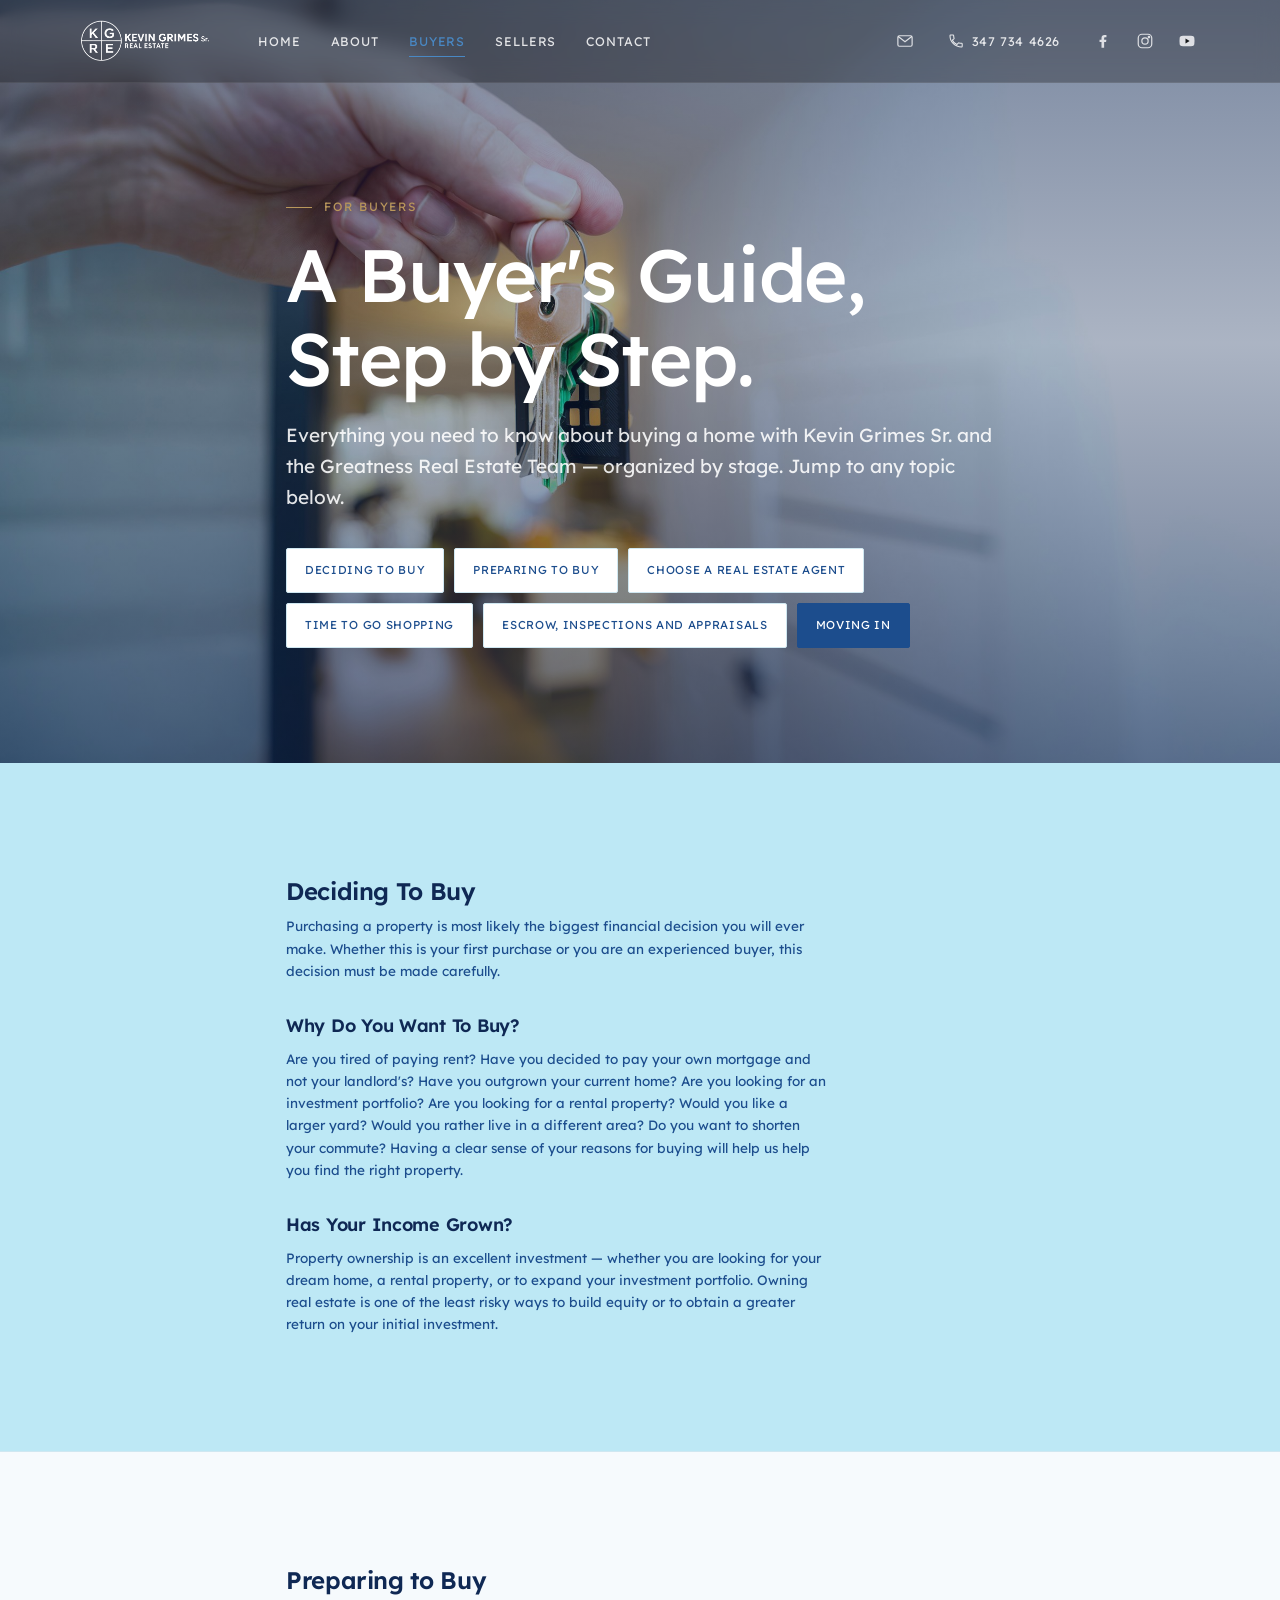
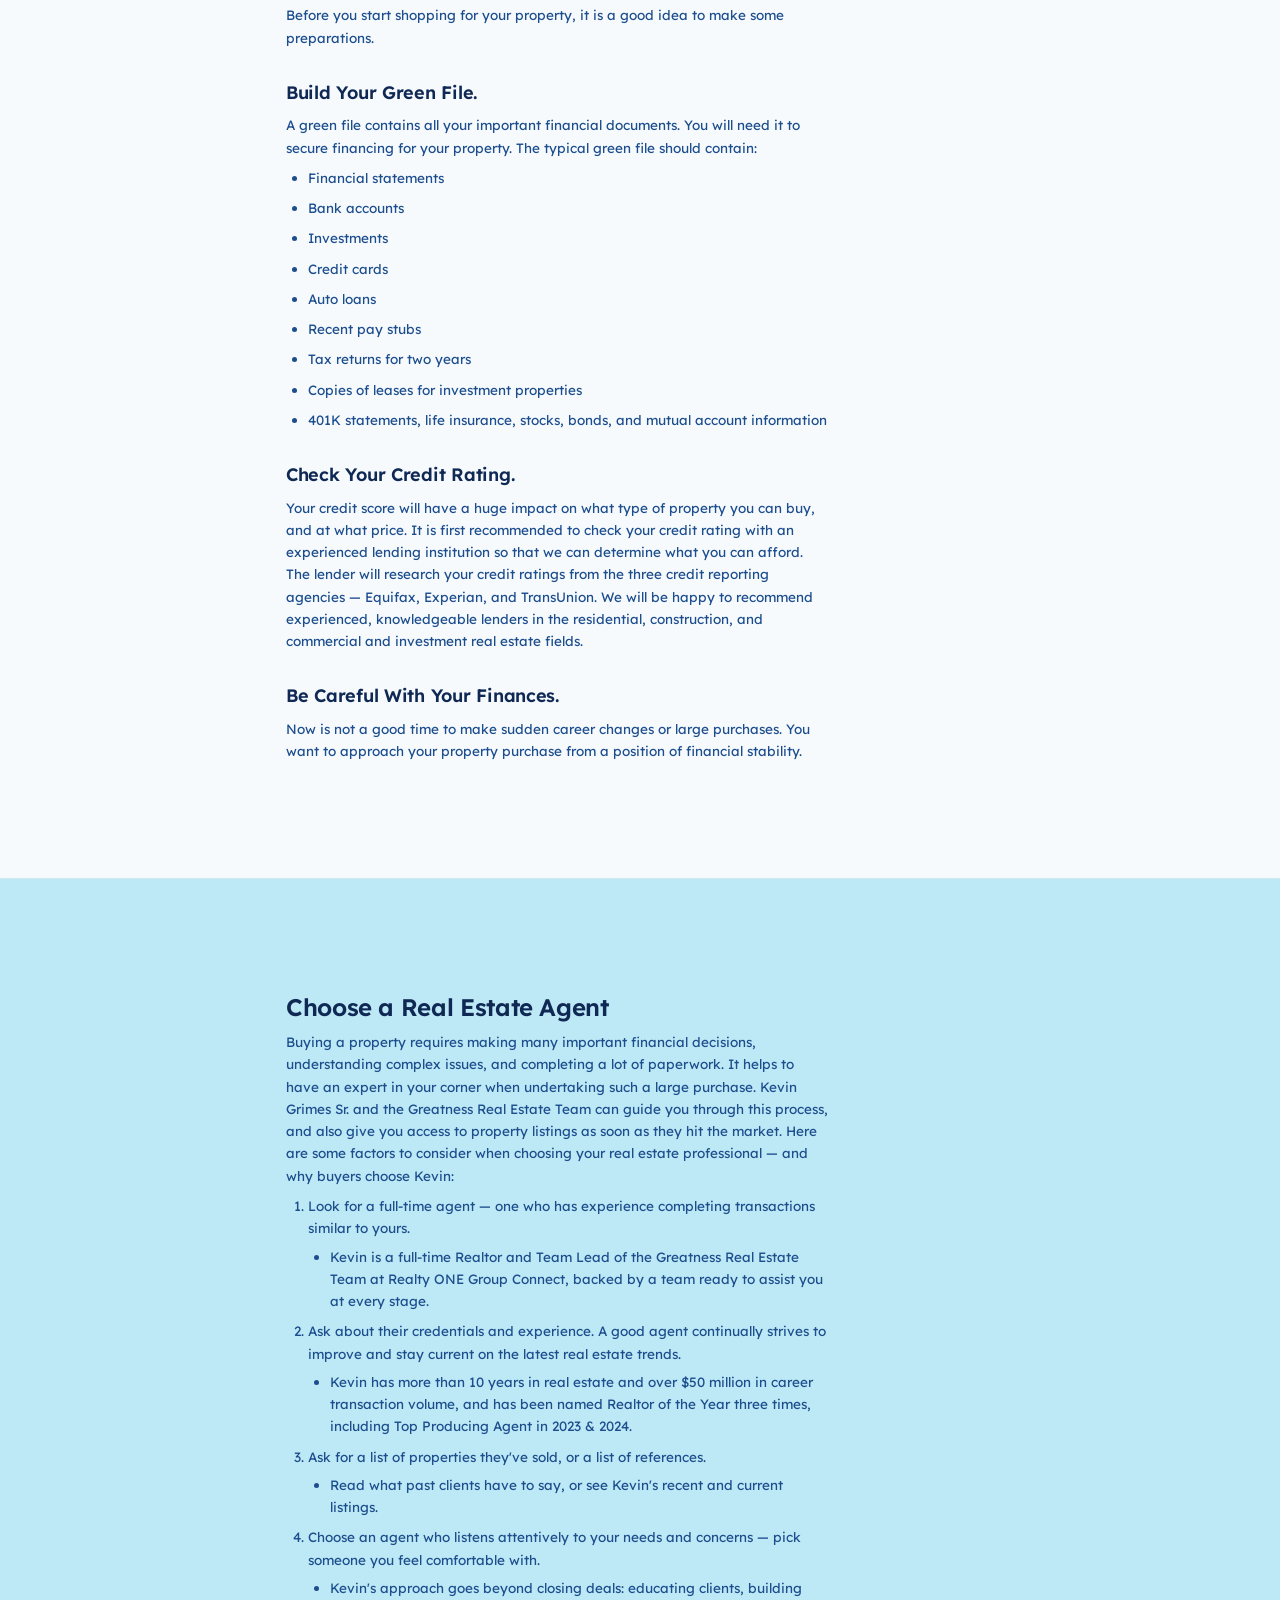
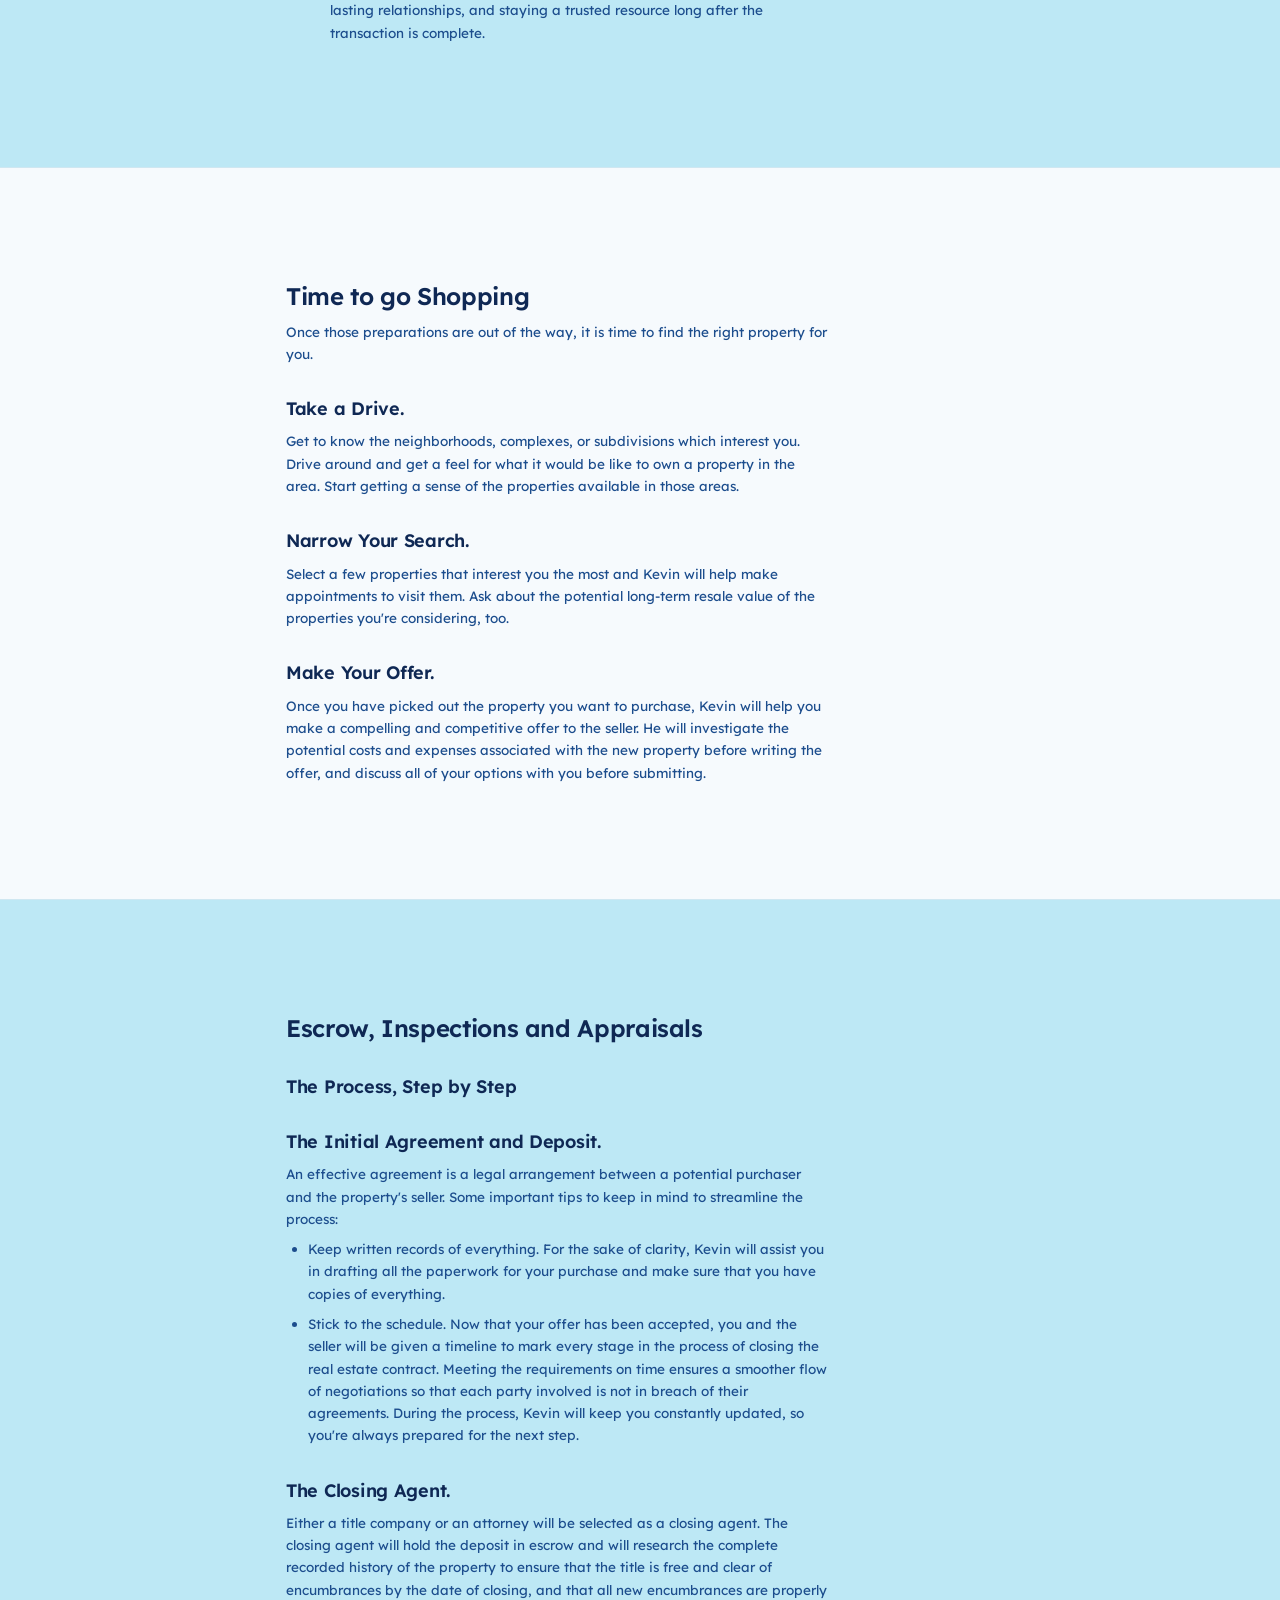
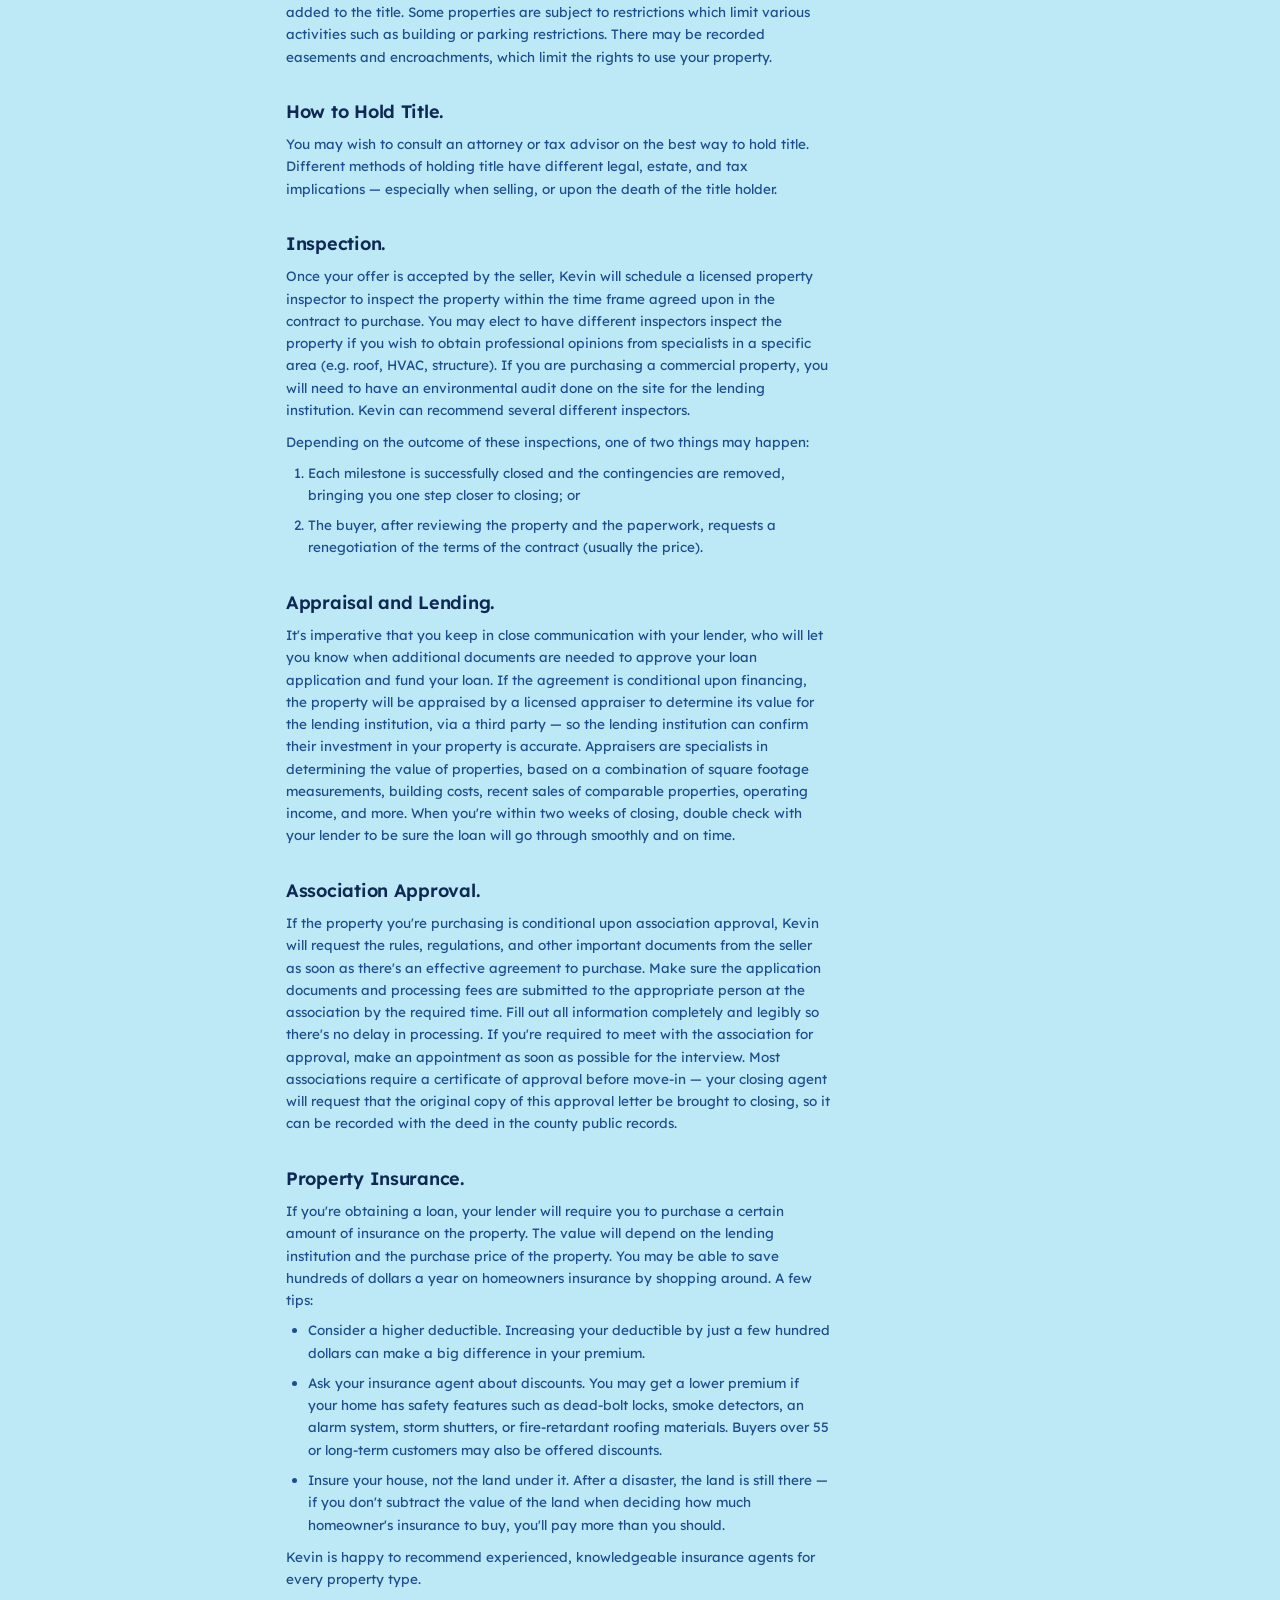
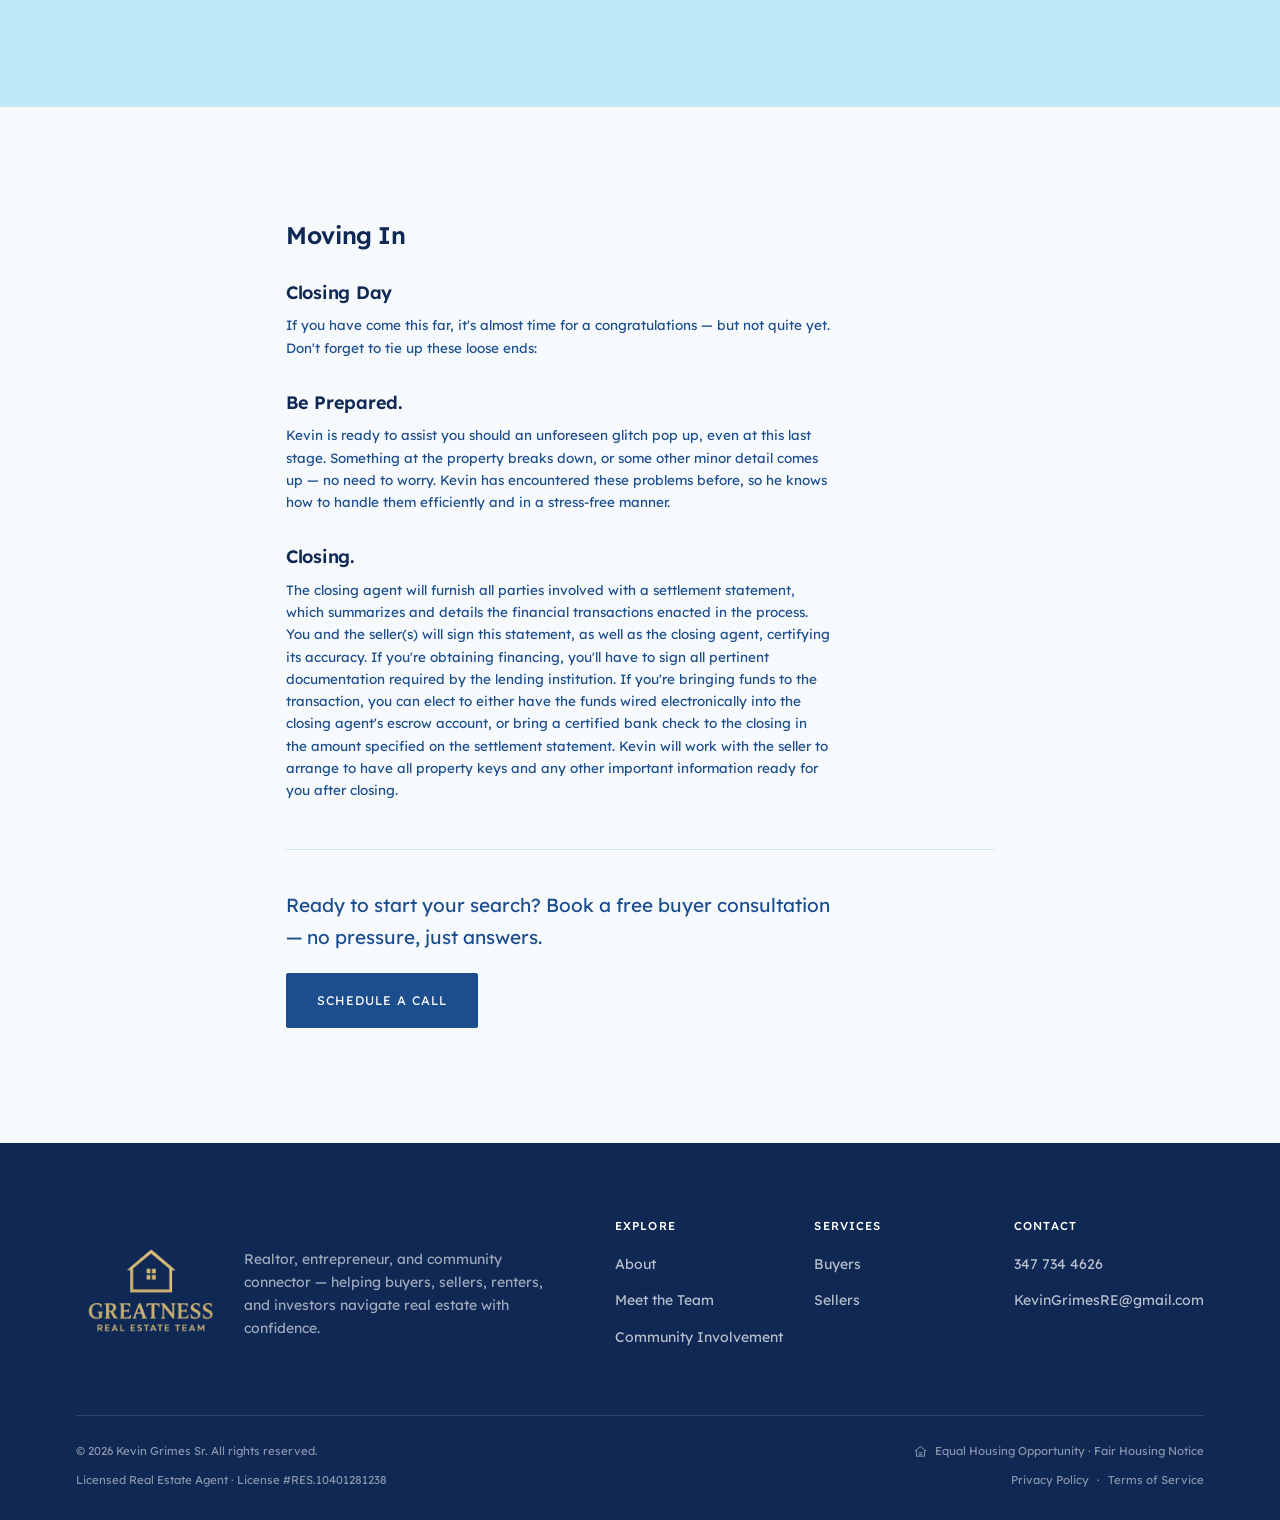
==== buyers.html @ f1ede90c "Add files via upload" ====
<!DOCTYPE html>
<html lang="en">
<head>
<meta charset="UTF-8">
<meta name="viewport" content="width=device-width, initial-scale=1.0">
<title>Buyers | Kevin Grimes Sr. Real Estate</title>
<meta name="description" content="A step-by-step buyer's guide from Kevin Grimes Sr. and the Greatness Real Estate Team — deciding to buy, preparing, shopping, escrow, and closing in New York and Connecticut.">

<!-- PLACEHOLDER DOMAIN — matches index.html; update together once the real domain is set. -->
<link rel="canonical" href="https://www.kevingrimesre.com/buyers.html">

<link rel="icon" href="images/kgre-logo.png" type="image/png">
<link rel="apple-touch-icon" href="images/kgre-logo.png">
<meta name="theme-color" content="#0F2854">

<link rel="preconnect" href="https://fonts.googleapis.com">
<link rel="preconnect" href="https://fonts.gstatic.com" crossorigin>
<link href="https://fonts.googleapis.com/css2?family=Lexend+Deca:wght@400;500;600;700&family=Fraunces:ital,opsz,wght@0,9..144,400;1,9..144,400&display=swap" rel="stylesheet">
<link rel="stylesheet" href="style.css">
</head>
<body>

<a href="#main" class="skip-link sr-only">Skip to main content</a>

<header class="site-header scrolled">
  <div class="wrap">
    <a href="index.html" class="brand">
      <img src="images/kgre-header.png" alt="Kevin Grimes Sr. Real Estate" class="brand-logo" width="2172" height="724">
    </a>

    <div class="nav-collapse">
      <nav class="nav" aria-label="Main navigation">
        <a href="index.html#home">Home</a>
        <a href="index.html#about">About</a>
        <a href="buyers.html" class="active">Buyers</a>
        <a href="sellers.html">Sellers</a>
        <a href="index.html#contact">Contact</a>
      </nav>

      <div class="nav-extras">
        <a href="mailto:KevinGrimesRE@gmail.com" class="social-icon" aria-label="Email — opens your mail app">
          <svg viewBox="0 0 24 24" width="18" height="18" fill="none" stroke="currentColor" stroke-width="1.6" aria-hidden="true"><rect x="2.5" y="5" width="19" height="14" rx="2"/><path d="m3 6 9 7 9-7"/></svg>
        </a>

        <a href="tel:+13477344626" class="nav-phone">
          <svg viewBox="0 0 24 24" width="16" height="16" fill="none" stroke="currentColor" stroke-width="1.6" aria-hidden="true"><path d="M6.6 10.8c1.4 2.8 3.8 5.2 6.6 6.6l2.2-2.2c.3-.3.7-.4 1.1-.3 1.2.4 2.5.6 3.8.6.6 0 1 .4 1 1V20c0 .6-.4 1-1 1C10.6 21 3 13.4 3 4c0-.6.4-1 1-1h3.5c.6 0 1 .4 1 1 0 1.3.2 2.6.6 3.8.1.4 0 .8-.3 1.1L6.6 10.8z"/></svg>
          <span>347 734 4626</span>
        </a>

        <div class="nav-socials">
          <a href="https://www.facebook.com/tigga" class="social-icon" aria-label="Facebook" target="_blank" rel="noopener">
            <svg viewBox="0 0 24 24" width="18" height="18" fill="currentColor" aria-hidden="true"><path d="M13.5 21v-7.8h2.6l.4-3h-3v-1.9c0-.87.24-1.46 1.5-1.46h1.6V4.14C15.94 4.06 15 4 13.9 4c-2.3 0-3.9 1.4-3.9 4v2.2H7.4v3h2.6V21h3.5z"/></svg>
          </a>
          <a href="https://www.instagram.com/kevingrimesre" class="social-icon" aria-label="Instagram" target="_blank" rel="noopener">
            <svg viewBox="0 0 24 24" width="18" height="18" fill="none" stroke="currentColor" stroke-width="1.6" aria-hidden="true"><rect x="3" y="3" width="18" height="18" rx="5"/><circle cx="12" cy="12" r="4.2"/><circle cx="17.3" cy="6.7" r="1"/></svg>
          </a>
          <a href="https://www.youtube.com/@kevingrimesre" class="social-icon" aria-label="YouTube" target="_blank" rel="noopener">
            <svg viewBox="0 0 24 24" width="18" height="18" aria-hidden="true"><path fill="currentColor" d="M22 12s0-3.2-.4-4.7a2.9 2.9 0 0 0-2-2C17.9 5 12 5 12 5s-5.9 0-7.6.3a2.9 2.9 0 0 0-2 2C2 8.8 2 12 2 12s0 3.2.4 4.7a2.9 2.9 0 0 0 2 2C6.1 19 12 19 12 19s5.9 0 7.6-.3a2.9 2.9 0 0 0 2-2C22 15.2 22 12 22 12z"/><path fill="#14171A" d="M10 8.6 15.5 12 10 15.4z"/></svg>
          </a>
        </div>
      </div>
    </div>

    <button class="nav-toggle" aria-label="Toggle menu" aria-expanded="false">
      <span></span><span></span><span></span>
    </button>
  </div>
</header>

<main id="main">

<!-- Floating topic rail — same 6 links as .topic-nav below, restyled
     as a fixed right-edge strip so it stays reachable while scrolling.
     Placed here (outside any .reveal-animated container) so nothing
     with a CSS transform can break its position:fixed. Hidden below
     1300px — the .topic-nav row up top covers narrower viewports. -->
<nav class="topic-rail" aria-label="Buyer's guide topics (quick jump)">
  <a href="#deciding-to-buy"><span>Deciding to Buy</span></a>
  <a href="#preparing-to-buy"><span>Preparing to Buy</span></a>
  <a href="#choosing-agent"><span>Choosing an Agent</span></a>
  <a href="#time-to-shop"><span>Time to Shop</span></a>
  <a href="#escrow-inspections"><span>Escrow &amp; Appraisals</span></a>
  <a href="#moving-in"><span>Moving In</span></a>
</nav>

<!-- =========================================================
     SECTION — Intro + topic nav
     Buttons are real anchor links to each topic section below;
     the "auto scroll" is the site's existing scroll-behavior:smooth
     (see style.css) plus scroll-margin-top on each section so the
     fixed header doesn't cover the title. main.js only adds the
     active-button highlight as you scroll.
     ========================================================= -->
<section id="buyers-intro" style="padding-top:calc(82px + clamp(64px, 9vw, 118px));">
  <div class="wrap" style="max-width:820px;">
    <p class="eyebrow">For Buyers</p>
    <h1>A Buyer's Guide, Step by Step.</h1>
    <p class="lede" style="margin-top:18px; max-width:60ch;">Everything you need to know about buying a home with Kevin Grimes Sr. and the Greatness Real Estate Team — organized by stage. Jump to any topic below.</p>

    <nav class="topic-nav" aria-label="Buyer's guide topics">
      <a href="#deciding-to-buy">Deciding To Buy</a>
      <a href="#preparing-to-buy">Preparing to Buy</a>
      <a href="#choosing-agent">Choose a Real Estate Agent</a>
      <a href="#time-to-shop">Time to go Shopping</a>
      <a href="#escrow-inspections">Escrow, Inspections and Appraisals</a>
      <a href="#moving-in">Moving In</a>
    </nav>
  </div>
</section>

<!-- =========================================================
     SECTION — Deciding To Buy
     ========================================================= -->
<section id="deciding-to-buy" class="topic-section section-alt">
  <div class="wrap" style="max-width:820px;">
   
    <h3>Deciding To Buy</h3>
    <p class="topic-desc">Purchasing a property is most likely the biggest financial decision you will ever make. Whether this is your first purchase or you are an experienced buyer, this decision must be made carefully.</p>

    <h4>Why Do You Want To Buy?</h4>
    <p class="topic-desc">Are you tired of paying rent? Have you decided to pay your own mortgage and not your landlord's? Have you outgrown your current home? Are you looking for an investment portfolio? Are you looking for a rental property? Would you like a larger yard? Would you rather live in a different area? Do you want to shorten your commute? Having a clear sense of your reasons for buying will help us help you find the right property.</p>

    <h4>Has Your Income Grown?</h4>
    <p class="topic-desc">Property ownership is an excellent investment — whether you are looking for your dream home, a rental property, or to expand your investment portfolio. Owning real estate is one of the least risky ways to build equity or to obtain a greater return on your initial investment.</p>
  </div>
</section>

<!-- =========================================================
     SECTION — Preparing to Buy
     ========================================================= -->
<section id="preparing-to-buy" class="topic-section">
  <div class="wrap" style="max-width:820px;">

    <h3>Preparing to Buy</h3>
    <p class="topic-desc">Before you start shopping for your property, it is a good idea to make some preparations.</p>

    <h4>Build Your Green File.</h4>
    <p class="topic-desc">A green file contains all your important financial documents. You will need it to secure financing for your property. The typical green file should contain:</p>
    <ul>
      <li>Financial statements</li>
      <li>Bank accounts</li>
      <li>Investments</li>
      <li>Credit cards</li>
      <li>Auto loans</li>
      <li>Recent pay stubs</li>
      <li>Tax returns for two years</li>
      <li>Copies of leases for investment properties</li>
      <li>401K statements, life insurance, stocks, bonds, and mutual account information</li>
    </ul>

    <h4>Check Your Credit Rating.</h4>
    <p class="topic-desc">Your credit score will have a huge impact on what type of property you can buy, and at what price. It is first recommended to check your credit rating with an experienced lending institution so that we can determine what you can afford. The lender will research your credit ratings from the three credit reporting agencies — Equifax, Experian, and TransUnion. We will be happy to recommend experienced, knowledgeable lenders in the residential, construction, and commercial and investment real estate fields.</p>

    <h4>Be Careful With Your Finances.</h4>
    <p class="topic-desc">Now is not a good time to make sudden career changes or large purchases. You want to approach your property purchase from a position of financial stability.</p>
  </div>
</section>

<!-- =========================================================
     SECTION — Choose a Real Estate Agent
     ========================================================= -->
<section id="choosing-agent" class="topic-section section-alt">
  <div class="wrap" style="max-width:820px;">

    <h3>Choose a Real Estate Agent</h3>
    <p class="topic-desc">Buying a property requires making many important financial decisions, understanding complex issues, and completing a lot of paperwork. It helps to have an expert in your corner when undertaking such a large purchase. Kevin Grimes Sr. and the Greatness Real Estate Team can guide you through this process, and also give you access to property listings as soon as they hit the market. Here are some factors to consider when choosing your real estate professional — and why buyers choose Kevin:</p>
    <ol>
      <li>
        Look for a full-time agent — one who has experience completing transactions similar to yours.
        <ul>
          <li>Kevin is a full-time Realtor and Team Lead of the Greatness Real Estate Team at Realty ONE Group Connect, backed by a team ready to assist you at every stage.</li>
        </ul>
      </li>
      <li>
        Ask about their credentials and experience. A good agent continually strives to improve and stay current on the latest real estate trends.
        <ul>
          <li>Kevin has more than 10 years in real estate and over $50 million in career transaction volume, and has been named Realtor of the Year three times, including Top Producing Agent in 2023 &amp; 2024.</li>
        </ul>
      </li>
      <li>
        Ask for a list of properties they've sold, or a list of references.
        <ul>
          <li><a href="index.html#testimonials" style="color:var(--accent);">Read what past clients have to say</a>, or see Kevin's <a href="index.html#properties" style="color:var(--accent);">recent and current listings</a>.</li>
        </ul>
      </li>
      <li>
        Choose an agent who listens attentively to your needs and concerns — pick someone you feel comfortable with.
        <ul>
          <li>Kevin's approach goes beyond closing deals: educating clients, building lasting relationships, and staying a trusted resource long after the transaction is complete.</li>
        </ul>
      </li>
    </ol>
  </div>
</section>

<!-- =========================================================
     SECTION — Time to go Shopping
     ========================================================= -->
<section id="time-to-shop" class="topic-section">
  <div class="wrap" style="max-width:820px;">

    <h3>Time to go Shopping</h3>
    <p class="topic-desc">Once those preparations are out of the way, it is time to find the right property for you.</p>

    <h4>Take a Drive.</h4>
    <p class="topic-desc">Get to know the neighborhoods, complexes, or subdivisions which interest you. Drive around and get a feel for what it would be like to own a property in the area. Start getting a sense of the properties available in those areas.</p>

    <h4>Narrow Your Search.</h4>
    <p class="topic-desc">Select a few properties that interest you the most and Kevin will help make appointments to visit them. Ask about the potential long-term resale value of the properties you're considering, too.</p>

    <h4>Make Your Offer.</h4>
    <p class="topic-desc">Once you have picked out the property you want to purchase, Kevin will help you make a compelling and competitive offer to the seller. He will investigate the potential costs and expenses associated with the new property before writing the offer, and discuss all of your options with you before submitting.</p>
  </div>
</section>

<!-- =========================================================
     SECTION — Escrow, Inspections and Appraisals
     ========================================================= -->
<section id="escrow-inspections" class="topic-section section-alt">
  <div class="wrap" style="max-width:820px;">
    <h3>Escrow, Inspections and Appraisals</h3>

    <h4>The Process, Step by Step</h4>

    <h4>The Initial Agreement and Deposit.</h4>
    <p class="topic-desc">An effective agreement is a legal arrangement between a potential purchaser and the property's seller. Some important tips to keep in mind to streamline the process:</p>
    <ul>
      <li>Keep written records of everything. For the sake of clarity, Kevin will assist you in drafting all the paperwork for your purchase and make sure that you have copies of everything.</li>
      <li>Stick to the schedule. Now that your offer has been accepted, you and the seller will be given a timeline to mark every stage in the process of closing the real estate contract. Meeting the requirements on time ensures a smoother flow of negotiations so that each party involved is not in breach of their agreements. During the process, Kevin will keep you constantly updated, so you're always prepared for the next step.</li>
    </ul>

    <h4>The Closing Agent.</h4>
    <p class="topic-desc">Either a title company or an attorney will be selected as a closing agent. The closing agent will hold the deposit in escrow and will research the complete recorded history of the property to ensure that the title is free and clear of encumbrances by the date of closing, and that all new encumbrances are properly added to the title. Some properties are subject to restrictions which limit various activities such as building or parking restrictions. There may be recorded easements and encroachments, which limit the rights to use your property.</p>

    <h4>How to Hold Title.</h4>
    <p class="topic-desc">You may wish to consult an attorney or tax advisor on the best way to hold title. Different methods of holding title have different legal, estate, and tax implications — especially when selling, or upon the death of the title holder.</p>

    <h4>Inspection.</h4>
    <p class="topic-desc">Once your offer is accepted by the seller, Kevin will schedule a licensed property inspector to inspect the property within the time frame agreed upon in the contract to purchase. You may elect to have different inspectors inspect the property if you wish to obtain professional opinions from specialists in a specific area (e.g. roof, HVAC, structure). If you are purchasing a commercial property, you will need to have an environmental audit done on the site for the lending institution. Kevin can recommend several different inspectors.</p>
    <p class="topic-desc">Depending on the outcome of these inspections, one of two things may happen:</p>
    <ol>
      <li>Each milestone is successfully closed and the contingencies are removed, bringing you one step closer to closing; or</li>
      <li>The buyer, after reviewing the property and the paperwork, requests a renegotiation of the terms of the contract (usually the price).</li>
    </ol>

    <h4>Appraisal and Lending.</h4>
    <p class="topic-desc">It's imperative that you keep in close communication with your lender, who will let you know when additional documents are needed to approve your loan application and fund your loan. If the agreement is conditional upon financing, the property will be appraised by a licensed appraiser to determine its value for the lending institution, via a third party — so the lending institution can confirm their investment in your property is accurate. Appraisers are specialists in determining the value of properties, based on a combination of square footage measurements, building costs, recent sales of comparable properties, operating income, and more. When you're within two weeks of closing, double check with your lender to be sure the loan will go through smoothly and on time.</p>

    <h4>Association Approval.</h4>
    <p class="topic-desc">If the property you're purchasing is conditional upon association approval, Kevin will request the rules, regulations, and other important documents from the seller as soon as there's an effective agreement to purchase. Make sure the application documents and processing fees are submitted to the appropriate person at the association by the required time. Fill out all information completely and legibly so there's no delay in processing. If you're required to meet with the association for approval, make an appointment as soon as possible for the interview. Most associations require a certificate of approval before move-in — your closing agent will request that the original copy of this approval letter be brought to closing, so it can be recorded with the deed in the county public records.</p>

    <h4>Property Insurance.</h4>
    <p class="topic-desc">If you're obtaining a loan, your lender will require you to purchase a certain amount of insurance on the property. The value will depend on the lending institution and the purchase price of the property. You may be able to save hundreds of dollars a year on homeowners insurance by shopping around. A few tips:</p>
    <ul>
      <li>Consider a higher deductible. Increasing your deductible by just a few hundred dollars can make a big difference in your premium.</li>
      <li>Ask your insurance agent about discounts. You may get a lower premium if your home has safety features such as dead-bolt locks, smoke detectors, an alarm system, storm shutters, or fire-retardant roofing materials. Buyers over 55 or long-term customers may also be offered discounts.</li>
      <li>Insure your house, not the land under it. After a disaster, the land is still there — if you don't subtract the value of the land when deciding how much homeowner's insurance to buy, you'll pay more than you should.</li>
    </ul>
    <p class="topic-desc">Kevin is happy to recommend experienced, knowledgeable insurance agents for every property type.</p>
  </div>
</section>

<!-- =========================================================
     SECTION — Moving In
     ========================================================= -->
<section id="moving-in" class="topic-section">
  <div class="wrap" style="max-width:820px;">
    <h3>Moving In</h3>

    <h4>Closing Day</h4>
    <p class="topic-desc">If you have come this far, it's almost time for a congratulations — but not quite yet. Don't forget to tie up these loose ends:</p>

    <h4>Be Prepared.</h4>
    <p class="topic-desc">Kevin is ready to assist you should an unforeseen glitch pop up, even at this last stage. Something at the property breaks down, or some other minor detail comes up — no need to worry. Kevin has encountered these problems before, so he knows how to handle them efficiently and in a stress-free manner.</p>

    <h4>Closing.</h4>
    <p class="topic-desc">The closing agent will furnish all parties involved with a settlement statement, which summarizes and details the financial transactions enacted in the process. You and the seller(s) will sign this statement, as well as the closing agent, certifying its accuracy. If you're obtaining financing, you'll have to sign all pertinent documentation required by the lending institution. If you're bringing funds to the transaction, you can elect to either have the funds wired electronically into the closing agent's escrow account, or bring a certified bank check to the closing in the amount specified on the settlement statement. Kevin will work with the seller to arrange to have all property keys and any other important information ready for you after closing.</p>

    <div class="section-cta reveal">
      <p>Ready to start your search? Book a free buyer consultation — no pressure, just answers.</p>
      <a href="https://calendly.com/kevingrimesre" target="_blank" rel="noopener" class="btn btn-solid">Schedule a Call</a>
    </div>
  </div>
</section>

</main>


<!-- =========================================================
     FOOTER
     ========================================================= -->
<footer class="site-footer">
  <div class="wrap">
    <div class="footer-grid">
      <div class="footer-brand-row">
        <img src="images/greatness-realestate-team.png" alt="Greatness Real Estate Team" class="footer-brand-logo" width="700" height="700" loading="lazy">
        <p class="footer-desc">Realtor, entrepreneur, and community connector — helping buyers, sellers, renters, and investors navigate real estate with confidence.</p>
      </div>

      <div>
        <h4>Explore</h4>
        <ul class="footer-links">
          <li><a href="index.html#about">About</a></li>
          <li><a href="index.html#team">Meet the Team</a></li>
          <li><a href="community-involvement.html">Community Involvement</a></li>
        </ul>
      </div>

      <div>
        <h4>Services</h4>
        <ul class="footer-links">
          <li><a href="buyers.html">Buyers</a></li>
          <li><a href="sellers.html">Sellers</a></li>
        </ul>
      </div>

      <div>
        <h4>Contact</h4>
        <ul class="footer-links">
          <li><span>347 734 4626</span></li>
          <li><span>KevinGrimesRE@gmail.com</span></li>
        </ul>
      </div>
    </div>

    <div class="footer-bottom">
      <div class="footer-bottom-left">
        <span>&copy; <span id="year">2026</span> Kevin Grimes Sr. All rights reserved.</span>
        <span>Licensed Real Estate Agent · License #RES.10401281238</span>
      </div>
      <div class="footer-bottom-right">
        <a href="https://dos.ny.gov/system/files/documents/2021/03/2156.pdf" target="_blank" rel="noopener" class="fh-link fh-link-footer">
          <svg viewBox="0 0 24 24" width="15" height="15" fill="none" stroke="currentColor" stroke-width="1.6" aria-hidden="true"><path d="M3 11.5 12 4l9 7.5"/><path d="M5.5 10v9.5h13V10"/><path d="M9 14h6M9 17h6"/></svg>
          <span>Equal Housing Opportunity · Fair Housing Notice</span>
        </a>
        <span class="footer-legal-links">
          <a href="privacy-policy.html">Privacy Policy</a>
          <span aria-hidden="true">·</span>
          <a href="terms.html">Terms of Service</a>
        </span>
      </div>
    </div>
  </div>
</footer>

<script src="main.js"></script>
</body>
</html>
---- style.css ----
/* =========================================================
   DESIGN TOKENS
   Edit these first — everything else inherits from here.
   ========================================================= */
:root {
  /* Palette — blue theme */
  --bg:          #F6FAFD;   /* page background */
  --bg-alt:      #BDE8F5;   /* alternating section background */
  --ink:         #0F2854;   /* primary text */
  --ink-soft:    #1C4D8D;   /* secondary text */
  --ink-faint:   #4988C4;   /* muted labels */
  --accent:      #1C4D8D;   /* buttons, links, accents */
  --accent-dark: #0F2854;
  --highlight:   #4988C4;   /* hover pop on dark surfaces (nav, hero, footer) */
  --line:        #CFE7F1;   /* hairline borders */
  --white:       #FFFFFF;
  --gold:        #B9975B;   /* pulled from the Greatness crest — used only as a thin accent, never a fill */

  /* Type */
  --display: 'Lexend Deca', -apple-system, BlinkMacSystemFont, 'Segoe UI', sans-serif;
  --body:    'Lexend Deca', -apple-system, BlinkMacSystemFont, 'Segoe UI', sans-serif;
  --mono:    'Lexend Deca', -apple-system, BlinkMacSystemFont, 'Segoe UI', sans-serif;
  --serif:   'Fraunces', Georgia, 'Times New Roman', serif;   /* used only for stat numerals — one restrained flourish */

  /* Layout */
  --max:    1240px;
  --gutter: clamp(20px, 5vw, 56px);
  --radius: 2px;
}

/* =========================================================
   RESET & BASE
   ========================================================= */
*, *::before, *::after { box-sizing: border-box; margin: 0; padding: 0; }

html { scroll-behavior: smooth; }

@media (prefers-reduced-motion: reduce) {
  html { scroll-behavior: auto; }
  *, *::before, *::after { animation-duration: .01ms !important; transition-duration: .01ms !important; }
}

body {
  font-family: var(--body);
  background: var(--bg);
  color: var(--ink);
  font-size: 16px;
  line-height: 1.65;
  -webkit-font-smoothing: antialiased;
}

img { max-width: 100%; display: block; }
a   { color: inherit; text-decoration: none; }
ul  { list-style: none; }

:focus-visible { outline: 2px solid var(--accent); outline-offset: 3px; }

.wrap {
  max-width: var(--max);
  margin-left: auto;
  margin-right: auto;
  padding-left: var(--gutter);
  padding-right: var(--gutter);
}

/* Screen-reader-only helper (used for the skip link) */
.sr-only {
  position: absolute; width: 1px; height: 1px;
  padding: 0; margin: -1px; overflow: hidden;
  clip: rect(0 0 0 0); white-space: nowrap; border: 0;
}
.skip-link:focus {
  position: fixed; top: 12px; left: 12px;
  width: auto; height: auto; clip: auto;
  background: var(--ink); color: var(--white);
  padding: 12px 20px; z-index: 999;
}

/* =========================================================
   TYPOGRAPHY
   ========================================================= */
h1, h2, h3, h4 {
  font-family: var(--display);
  font-weight: 600;
  line-height: 1.14;
  letter-spacing: -.015em;
}
h1 { font-size: clamp(40px, 6vw, 74px); font-weight: 500; }
h2 { font-size: clamp(28px, 3.8vw, 44px); }
h3 { font-size: clamp(19px, 2vw, 24px); }
h4 { font-size: clamp(16px, 1.6vw, 18px); line-height: 1.3; }

.eyebrow {
  font-family: var(--mono);
  font-size: 12px;
  letter-spacing: .16em;
  text-transform: uppercase;
  color: var(--accent);
  display: flex;
  align-items: center;
  gap: 12px;
  margin-bottom: 16px;
}
.eyebrow::before { content: ''; width: 26px; height: 1px; background: currentColor; }
.eyebrow.center { justify-content: center; }

.lede {
  font-size: clamp(16.5px, 1.5vw, 19px);
  color: var(--ink-soft);
  max-width: 58ch;
}

/* =========================================================
   BUTTONS
   ========================================================= */
.btn {
  display: inline-flex;
  align-items: center;
  justify-content: center;
  gap: 10px;
  font-family: var(--mono);
  font-size: 12.5px;
  letter-spacing: .08em;
  text-transform: uppercase;
  padding: 16px 30px;
  border: 1px solid var(--ink);
  border-radius: var(--radius);
  background: transparent;
  color: var(--ink);
  cursor: pointer;
  transition: background .22s ease, color .22s ease, border-color .22s ease;
}
.btn:hover { background: var(--ink); color: var(--bg); }

.btn-solid { background: var(--accent); border-color: var(--accent); color: var(--white); }
.btn-solid:hover { background: var(--accent-dark); border-color: var(--accent-dark); color: var(--white); }

.btn-light { border-color: rgba(255,255,255,.6); color: var(--white); }
.btn-light:hover { background: var(--white); border-color: var(--white); color: var(--ink); }

/* =========================================================
   HEADER / NAV
   Dark glass, always-on — more opaque once scrolled (see main.js)
   Layout: brand — nav links — (spacer) — phone / socials / email
   ========================================================= */
.site-header {
  position: fixed;
  top: 0; left: 0; right: 0;
  z-index: 100;
  background: rgba(13,15,16,.32);
  backdrop-filter: blur(10px);
  -webkit-backdrop-filter: blur(10px);
  border-bottom: 1px solid rgba(255,255,255,.08);
  transition: background .3s ease, border-color .3s ease;
}
.site-header .wrap {
  display: flex;
  align-items: center;
  gap: 44px;
  height: 82px;
}

.brand {
  display: flex;
  align-items: center;
  white-space: nowrap;
}
.brand-logo {
  height: 46px;
  width: auto;
  display: block;
}

/* Wraps the nav links + contact cluster so both collapse together on mobile */
.nav-collapse {
  display: flex;
  align-items: center;
  gap: 44px;
  flex: 1;
  min-width: 0;
}

.nav {
  display: flex;
  align-items: center;
  gap: 30px;
  font-family: var(--mono);
  font-size: 12.5px;
  letter-spacing: .07em;
  text-transform: uppercase;
}
.nav a {
  color: rgba(255,255,255,.85);
  padding: 6px 0;
  position: relative;
  transition: color .2s ease;
}
.nav a:hover, .nav a.active { color: var(--highlight); }
.nav a::after {
  content: '';
  position: absolute; left: 0; right: 100%; bottom: 0;
  height: 1px; background: currentColor;
  transition: right .25s ease;
}
.nav a:hover::after, .nav a.active::after { right: 0; }

/* Right-side contact cluster */
.nav-extras {
  display: flex;
  align-items: center;
  gap: 26px;
  margin-left: auto;
}
.nav-phone {
  display: flex;
  align-items: center;
  gap: 8px;
  font-family: var(--mono);
  font-size: 12.5px;
  letter-spacing: .05em;
  color: rgba(255,255,255,.85);
  white-space: nowrap;
  transition: color .2s ease;
}
.nav-phone:hover { color: var(--white); }

.nav-socials { display: flex; align-items: center; gap: 8px; }
.social-icon {
  display: flex;
  align-items: center;
  justify-content: center;
  width: 34px; height: 34px;
  color: rgba(255,255,255,.8);
  transition: color .2s ease, transform .2s ease;
}
.social-icon:hover { color: var(--highlight); transform: translateY(-1px); }

/* Scrolled state — same dark theme, just more opaque */
.site-header.scrolled {
  background: rgba(13,15,16,.88);
  border-bottom-color: rgba(255,255,255,.1);
}

/* Mobile toggle */
.nav-toggle {
  display: none;
  flex-direction: column;
  gap: 5px;
  background: none;
  border: 0;
  padding: 8px;
  cursor: pointer;
}
.nav-toggle span {
  width: 24px; height: 1.5px;
  background: var(--white);
}

@media (max-width: 900px) {
  .nav-collapse { display: none; }
  .nav-toggle { display: flex; margin-left: auto; }

  .nav-collapse.open {
    display: flex;
    flex-direction: column;
    align-items: flex-start;
    gap: 26px;
    position: absolute;
    top: 82px; left: 0; right: 0;
    background: rgba(13,15,16,.97);
    padding: 26px var(--gutter) 32px;
    border-bottom: 1px solid rgba(255,255,255,.1);
  }
  .nav-collapse.open .nav {
    flex-direction: column;
    align-items: flex-start;
    gap: 18px;
  }
  .nav-collapse.open .nav-extras {
    flex-direction: column;
    align-items: flex-start;
    gap: 16px;
    margin-left: 0;
  }
  .nav-collapse.open .nav-socials { gap: 20px; }
}

/* =========================================================
   HERO — full viewport height
   ========================================================= */
.hero {
  position: relative;
  min-height: 100vh;
  min-height: 100svh;      /* better mobile behaviour */
  display: flex;
  align-items: center;
  color: var(--white);
  overflow: hidden;
}

/* Background slideshow — a stack of full-bleed slides crossfading
   via the .active class (see main.js). Dark fallback color shows
   while the first image loads. */
.hero-media {
  position: absolute;
  top: 0; left: 0; right: 0; bottom: 0;
  overflow: hidden;
  background: #0F2854;
}
.hero-slide {
  position: absolute;
  top: 0; left: 0; right: 0; bottom: 0;
  background-size: cover;
  background-position: center;
  opacity: 0;
  transition: opacity 1.4s ease;
}
.hero-slide.active { opacity: 1; }
.hero-media::after {
  content: '';
  position: absolute;
  top: 0; left: 0; right: 0; bottom: 0;
  background: linear-gradient(to bottom, rgba(15,40,84,.45), rgba(15,40,84,.25) 45%, rgba(15,40,84,.6));
}

/* Centered watermark emblem — above the photo + dark overlay, below the hero copy/nav */
.hero-watermark {
  position: absolute;
  top: 50%; left: 30%;   /* 30% left of center */
  transform: translate(-50%, -50%);
  z-index: 1;
  width: 1200px;
  height: auto;   /* without this, the browser falls back to the raw height="1254" HTML attribute instead of scaling with width — turns into a tall sliver once width shrinks on mobile */
  max-width: 90vw;
  opacity: .05;
  pointer-events: none;
  user-select: none;
}

/* On narrow screens 90vw is nearly the full viewport width, which
   clips the left edge at the same 30%-left position desktop uses.
   Keep that same offset (don't re-center — centering stacks it
   directly behind the wordmark's own circle and the two compress
   into one muddled shape) and just cap the size so, at a 30% offset,
   it can never extend past the edge: width <= 60vw is the exact
   no-clip threshold at this position, so 58vw leaves a small margin. */
@media (max-width: 640px) {
  .hero-watermark {
    width: 400px;
    max-width: 58vw;
  }
}

/* Centered wordmark logo — above the watermark emblem.
   width/height are set independently so both can be tuned by hand;
   object-fit: contain stops the image from stretching if the two
   ever stop matching kgre-header.png's native 2172:724 ratio. */
.hero-logo {
  position: absolute;
  top: 50%; left: 50%;
  transform: translate(-50%, -50%);
  z-index: 2;
  width: 1000px;    /* ← adjust manually */
  height: 500px;    /* ← adjust manually */
  object-fit: contain;
  max-width: 90vw;
  pointer-events: none;
  user-select: none;
}

/* Vertical social rail, left edge of the hero */
.hero-socials {
  position: absolute;
  top: 50%; left: 30px;
  transform: translateY(-50%);
  z-index: 2;
  display: flex;
  flex-direction: column;
  align-items: center;
  gap: 14px;
}
.hero-social-line {
  width: 1px;
  height: 40px;
  background: rgba(255,255,255,.45);
}
.hero-social-icon {
  width: 50px; height: 50px;
  display: flex;
  align-items: center;
  justify-content: center;
  border-radius: 50%;
  background: rgba(255,255,255,.12);
  color: var(--white);
  transition: background .22s ease, color .22s ease, transform .22s ease;
}
.hero-social-icon:hover { background: var(--white); color: var(--ink); transform: translateY(-2px); }

@media (max-width: 640px) { .hero-socials { display: none; } }

.hero .wrap { position: relative; z-index: 2; width: 100%; }
.hero-inner { max-width: 780px; }
.hero .eyebrow { color: var(--highlight); }
.hero h1 { margin-bottom: 20px; }
.hero p {
  font-size: clamp(16.5px, 1.6vw, 19.5px);
  color: rgba(255,255,255,.82);
  max-width: 54ch;
  margin-bottom: 36px;
}
.hero-actions { display: flex; gap: 14px; flex-wrap: wrap; }

.hero-scroll {
  position: absolute;
  bottom: 34px; left: 50%;
  transform: translateX(-50%);
  z-index: 2;
  font-family: var(--mono);
  font-size: 10.5px;
  letter-spacing: .18em;
  text-transform: uppercase;
  color: rgba(255,255,255,.65);
  display: flex;
  flex-direction: column;
  align-items: center;
  gap: 10px;
}
.hero-scroll::after {
  content: '';
  width: 1px; height: 42px;
  background: linear-gradient(rgba(255,255,255,.6), transparent);
}

@media (max-width: 640px) { .hero-scroll { display: none; } }

/* =========================================================
   SECTIONS
   ========================================================= */
section { padding: clamp(64px, 9vw, 118px) 0; }
.section-alt { background: var(--bg-alt); }

/* Team section — tighter top/bottom padding than the shared default */
#team {
  padding-top: 30px;
  padding-bottom: 90px;
}

/* About section — warm parchment tone, set apart from the rest of the
   page's cool blues. A faint dashed wave pattern sits behind the
   content (::before, z-index 0) — a quiet nod to the CT/NY coastline
   Kevin works, not a generic texture. */
#about {
  background: #E1DCC9;
  position: relative;
  overflow: hidden;
}
#about::before {
  content: '';
  position: absolute;
  inset: 0;
  z-index: 0;
  pointer-events: none;
  background-repeat: repeat;
  background-size: 460px 170px;
  background-image: url("data:image/svg+xml,%3Csvg xmlns='http://www.w3.org/2000/svg' width='460' height='170' viewBox='0 0 460 170'%3E%3Cpath d='M-20 40 C 40 5, 95 75, 155 40 C 215 5, 270 75, 330 40 C 390 5, 445 75, 500 40' fill='none' stroke='%230F2854' stroke-width='1.4' stroke-dasharray='2 7' stroke-linecap='round' opacity='0.16'/%3E%3Cpath d='M-20 130 C 40 95, 95 165, 155 130 C 215 95, 270 165, 330 130 C 390 95, 445 165, 500 130' fill='none' stroke='%230F2854' stroke-width='1.4' stroke-dasharray='2 7' stroke-linecap='round' opacity='0.16'/%3E%3C/svg%3E");
}
/* The section's real content sits in .wrap children — lift just those
   above the ::before pattern without touching .about-socials, which
   already manages its own stacking via position:absolute. */
#about > .wrap {
  position: relative;
  z-index: 1;
}

/* Vertical social rail, right edge — same pattern as .hero-socials,
   recolored for this section's light background. */
.about-socials {
  position: absolute;
  top: 50%; right: 30px;
  transform: translateY(-50%);
  z-index: 2;
  display: flex;
  flex-direction: column;
  align-items: center;
  gap: 14px;
}
.about-social-line {
  width: 1px;
  height: 40px;
  background: rgba(15,40,84,.25);
}
.about-social-icon {
  width: 38px; height: 38px;
  display: flex;
  align-items: center;
  justify-content: center;
  border-radius: 50%;
  background: rgba(15,40,84,.06);
  color: var(--ink);
  transition: background .22s ease, color .22s ease, transform .22s ease;
}
.about-social-icon:hover { background: var(--accent); color: var(--white); transform: translateY(-2px); }

@media (max-width: 640px) { .about-socials { display: none; } }

/* Buyers & Sellers section — same crossfading photo background as the
   hero (.hero-media/.hero-slide are reused as-is, see main.js), with a
   dark overlay so the section reads like the hero: light text over photo.
   The tiles stay solid white cards, so their own text needs no change. */
#listings {
  position: relative;
  overflow: hidden;
}
#listings > .wrap { position: relative; z-index: 2; }
#listings .eyebrow { color: var(--highlight); }
#listings h2 { color: var(--white); }
#listings > .wrap > .lede { color: rgba(255,255,255,.85); }
#listings .section-cta { border-top-color: rgba(255,255,255,.25); }
#listings .section-cta p { color: rgba(255,255,255,.85); }

/* Only 2 tiles here (Buy/Sell — Rent was removed), so drop this
   instance from the shared 3-column .tiles grid to 2 and center it
   at a capped width, instead of leaving an empty third column.
   Scoped to #listings so the About section's tiles-minimal (still a
   real 3-up) is untouched. */
#listings .tiles {
  grid-template-columns: repeat(2, 1fr);
  max-width: 760px;
  margin: 0 auto;
}
/* The ID-scoped selector above outranks the shared .tiles responsive
   rules below (specificity, not source order), so it needs its own
   mobile override or it would stay stuck at 2 columns on phones. */
@media (max-width: 620px) {
  #listings .tiles { grid-template-columns: 1fr; max-width: 420px; }
}

.section-head {
  display: flex;
  justify-content: space-between;
  align-items: flex-end;
  gap: 28px;
  flex-wrap: wrap;
  margin-bottom: 46px;
}
.section-head h2 { max-width: 22ch; }

/* --- SECTION 1: CTA tiles ------------------------------ */
.tiles {
  display: grid;
  grid-template-columns: repeat(3, 1fr);
  gap: 1px;
  background: var(--line);
  border: 1px solid var(--line);
}
.tile {
  position: relative;
  overflow: hidden;
  background: var(--bg);
  padding: 44px 32px;
  display: flex;
  flex-direction: column;
  gap: 12px;
  transition: background .25s ease;
}
.tile:hover { background: var(--white); }

/* Background photo — hidden until hover, then fades in behind the text */
.tile::before {
  content: '';
  position: absolute;
  inset: 0;
  background-image: var(--tile-bg);
  background-size: cover;
  background-position: center;
  opacity: 0;
  transition: opacity .35s ease;
  z-index: 1;
}
.tile:hover::before { opacity: .16; }

/* Keep the tile's text above the background photo layer */
.tile > * { position: relative; z-index: 1; }

.tile .num {
  display: inline-block;
  font-family: var(--mono);
  font-size: 16px;
  font-weight: 700;
  color: var(--gold);
  letter-spacing: .1em;
}
.tile p { color: var(--ink-soft); font-size: 15px; flex-grow: 1; }
.tile .go {
  font-family: var(--mono);
  font-size: 11.5px;
  letter-spacing: .1em;
  text-transform: uppercase;
  color: var(--accent);
  border-top: 1px solid var(--line);
  padding-top: 16px;
}

/* --- "What Clients Can Expect" — minimal variant of .tiles/.tile ---
   Scoped to its own class so the Buyers & Sellers hover-photo tiles
   (which reuse .tiles/.tile) are untouched. Editorial and unboxed:
   no card fill, no seams, a gold hairline standing in for the
   01/02/03 badges since these three qualities aren't a sequence. */
.tiles-minimal {
  background: transparent;
  border: 0;
  gap: 56px;
}
.tiles-minimal .tile {
  background: transparent;
  padding: 0;
}
.tiles-minimal .tile:hover { background: transparent; }
.tiles-minimal .tile::before { content: none; }
.tiles-minimal .tile h3::before {
  content: '';
  display: block;
  width: 32px;
  height: 2px;
  background: var(--gold);
  margin-bottom: 22px;
}
.tiles-minimal .tile p { color: var(--ink-soft); }

@media (max-width: 620px) {
  .tiles-minimal { gap: 40px; }
}

/* --- Section CTA banner --------------------------------- */
.section-cta {
  margin-top: 48px;
  padding-top: 40px;
  border-top: 1px solid var(--line);
  display: flex;
  flex-wrap: wrap;
  align-items: center;
  justify-content: space-between;
  gap: 20px;
}
.section-cta p {
  font-size: clamp(16.5px, 1.5vw, 19px);
  color: var(--ink-soft);
  max-width: 46ch;
}

@media (max-width: 620px) {
  .section-cta { flex-direction: column; align-items: flex-start; }
}

/* --- Topic nav + topic sections (Buyer's/Seller's Guide pages) ---
   A row of jump links styled as buttons — one per guide topic —
   plus the long-form sections they point at. Native anchor links
   + the site's existing `scroll-behavior:smooth` do the "auto
   scroll"; scroll-margin-top keeps the fixed header from covering
   the section title when you land on it. JS (main.js) only adds
   the active-button highlight as you scroll through. */
.topic-nav {
  display: flex;
  flex-wrap: wrap;
  gap: 10px;
  margin-top: 34px;
}
.topic-nav a {
  font-family: var(--mono);
  font-size: 11.5px;
  letter-spacing: .06em;
  text-transform: uppercase;
  padding: 12px 18px;
  border: 1px solid var(--line);
  border-radius: var(--radius);
  background: var(--white);
  color: var(--ink-soft);
  transition: background .2s ease, color .2s ease, border-color .2s ease;
}
.topic-nav a:hover { border-color: var(--accent); color: var(--accent); }
.topic-nav a.active { background: var(--accent); border-color: var(--accent); color: var(--white); }

@media (max-width: 620px) {
  .topic-nav { gap: 8px; }
  .topic-nav a { padding: 10px 14px; font-size: 11px; }
}

/* Floating rail — the same 6 links, restyled as a fixed vertical
   strip pinned to the right edge of the viewport so it's reachable
   the whole time someone's reading, not just at the top of the page.
   Only takes over on viewports wide enough that a ~180px rail can't
   collide with the 820px reading column (see the topic-section wrap
   width); below that the row of buttons up top (.topic-nav) is the
   only nav, so nothing is ever lost, just relocated. Marked with a
   small gold diamond "stake," like a waypoint on a plat — the same
   gold hairline language as the "By the Numbers" stat dividers,
   given a new job: marking your place in the guide. */
.topic-rail {
  display: none;
  position: fixed;
  top: 50%; right: 22px;
  transform: translateY(-50%);
  z-index: 90;
  flex-direction: column;
}
.topic-rail a {
  position: relative;
  display: flex;
  align-items: center;
  justify-content: flex-end;
  gap: 12px;
  width: 180px;
  padding: 9px 4px 9px 0;
  font-family: var(--mono);
  font-size: 10.5px;
  letter-spacing: .05em;
  text-transform: uppercase;
  color: var(--ink-faint);
  transition: color .2s ease;
}
.topic-rail a span { overflow: hidden; text-overflow: ellipsis; white-space: nowrap; }
.topic-rail a::after {
  content: '';
  flex-shrink: 0;
  width: 8px; height: 8px;
  background: var(--gold);
  opacity: .35;
  transform: rotate(45deg);
  transition: opacity .2s ease;
}
.topic-rail a:hover { color: var(--accent); }
.topic-rail a.active { color: var(--ink); font-weight: 600; }
.topic-rail a.active::after { opacity: 1; }

@media (min-width: 1300px) {
  .topic-rail { display: flex; }
  #buyers-intro .topic-nav { display: none; }
}

/* Buyers guide intro — photo band. Same photo-hero pattern as the
   homepage hero and #contact: a background photo under the same
   navy gradient the hero uses, so the heading and topic-nav buttons
   read clearly on top instead of introducing a new visual language.
   Photo: hand holding house-shaped keys at a home's entrance —
   Unsplash, Jakub Żerdzicki (images/buyers-hero.jpg). */
#buyers-intro {
  position: relative;
  overflow: hidden;
  background: var(--ink);
}
#buyers-intro::before {
  content: '';
  position: absolute;
  inset: 0;
  z-index: 0;
  background-image: url('images/buyers-hero.jpg');
  background-size: cover;
  background-position: center 25%;
}
#buyers-intro::after {
  content: '';
  position: absolute;
  inset: 0;
  z-index: 0;
  background: linear-gradient(to bottom, rgba(15,40,84,.55), rgba(15,40,84,.35) 45%, rgba(15,40,84,.65));
}
#buyers-intro > .wrap { position: relative; z-index: 1; }
#buyers-intro .eyebrow { color: var(--gold); text-shadow: 0 2px 6px rgba(0,0,0,.45); }
#buyers-intro .eyebrow::before { box-shadow: 0 2px 6px rgba(0,0,0,.45); }
#buyers-intro h1 { color: var(--white); }
#buyers-intro .lede { color: rgba(255,255,255,.88); }

/* Sellers guide intro — same photo-band pattern as #buyers-intro
   above (kept as two blocks, not one shared selector, since each
   has its own background-image). No .topic-nav to hide here — the
   button row was removed from this page's markup entirely, so on
   screens narrower than 1300px (where .topic-rail is hidden) this
   page has no in-page quick-jump nav, only the floating rail.
   Photo: "SOLD" yard sign — Unsplash, Richard Bell
   (images/sellers-hero.jpg). */
#sellers-intro {
  position: relative;
  overflow: hidden;
  background: var(--ink);
}
#sellers-intro::before {
  content: '';
  position: absolute;
  inset: 0;
  z-index: 0;
  background-image: url('images/sellers-hero.jpg');
  background-size: cover;
  background-position: center 35%;
}
#sellers-intro::after {
  content: '';
  position: absolute;
  inset: 0;
  z-index: 0;
  background: linear-gradient(to bottom, rgba(15,40,84,.55), rgba(15,40,84,.35) 45%, rgba(15,40,84,.65));
}
#sellers-intro > .wrap { position: relative; z-index: 1; }
#sellers-intro .eyebrow { color: var(--gold); text-shadow: 0 2px 6px rgba(0,0,0,.45); }
#sellers-intro .eyebrow::before { box-shadow: 0 2px 6px rgba(0,0,0,.45); }
#sellers-intro h1 { color: var(--white); }
#sellers-intro .lede { color: rgba(255,255,255,.88); }

/* Community Involvement (homepage) — same photo-band pattern again.
   Also does useful work in the page's alternating light/section-alt
   rhythm: it sits between Lending (alt) and Featured Properties
   (default), both light, so a dark photo band here reads as a
   deliberate pause/anchor rather than a rhythm break.
   Photo: sunset crowd silhouette, provided by the user
   (images/community-involvment-img.jpg — also used as the header
   photo on community-involvement.html; see #community-intro below). */
#community {
  position: relative;
  overflow: hidden;
  background: var(--ink);
}
#community::before {
  content: '';
  position: absolute;
  inset: 0;
  z-index: 0;
  background-image: url('images/community-involvment-img.jpg');
  background-size: cover;
  background-position: center;
}
#community::after {
  content: '';
  position: absolute;
  inset: 0;
  z-index: 0;
  background: linear-gradient(to bottom, rgba(15,40,84,.6), rgba(15,40,84,.45) 45%, rgba(15,40,84,.7));
}
#community > .wrap { position: relative; z-index: 1; }
#community .eyebrow { color: var(--gold); text-shadow: 0 2px 6px rgba(0,0,0,.45); }
#community .eyebrow::before { box-shadow: 0 2px 6px rgba(0,0,0,.45); }
#community h2 { color: var(--white); }
#community .lede { color: rgba(255,255,255,.88); }

/* Community Involvement page header — same photo band again, same
   photo as the homepage teaser above for consistency between the
   two. Kept as its own section, separate from the article body
   below it, so the photo only covers the heading (matches the
   Buyers/Sellers guide page pattern). */
#community-intro {
  position: relative;
  overflow: hidden;
  background: var(--ink);
}
#community-intro::before {
  content: '';
  position: absolute;
  inset: 0;
  z-index: 0;
  background-image: url('images/community-involvment-img.jpg');
  background-size: cover;
  background-position: center;
}
#community-intro::after {
  content: '';
  position: absolute;
  inset: 0;
  z-index: 0;
  background: linear-gradient(to bottom, rgba(15,40,84,.6), rgba(15,40,84,.45) 45%, rgba(15,40,84,.7));
}
#community-intro > .wrap { position: relative; z-index: 1; }
#community-intro .eyebrow { color: var(--gold); text-shadow: 0 2px 6px rgba(0,0,0,.45); }
#community-intro .eyebrow::before { box-shadow: 0 2px 6px rgba(0,0,0,.45); }
#community-intro h1 { color: var(--white); }
#community-intro .lede { color: rgba(255,255,255,.88); }

/* Badge logo (Greatness With a Purpose) — circular crop is CSS-only,
   see the comment on the <img> itself for why. Ring + shadow lift it
   off the dark photo band behind it. Base size is the small "accent
   above a heading" version; #community-intro scales it up to stand
   as its own column in that page's wide left/right split. */
.badge-logo {
  width: 84px;
  height: 84px;
  border-radius: 50%;
  object-fit: cover;
  margin-bottom: 22px;
  border: 2px solid rgba(255,255,255,.3);
  box-shadow: 0 8px 22px rgba(0,0,0,.35);
}
#community-intro .badge-logo,
#community .badge-logo {
  width: clamp(160px, 18vw, 260px);
  height: clamp(160px, 18vw, 260px);
  justify-self: center;
  margin-bottom: 0;
}

@media (max-width: 860px) {
  #community-intro .badge-logo,
  #community .badge-logo { width: 160px; height: 160px; }
}

.topic-section { scroll-margin-top: 100px; }
.topic-section + .topic-section { border-top: 1px solid var(--line); }
.topic-section h4 { margin-top: 32px; }
.topic-section h4:first-child { margin-top: 0; }
.topic-desc, .topic-section ul, .topic-section ol {
  font-size: 13.5px;
  color: var(--ink-soft);
  max-width: 68ch;
  margin: 10px 0 0;
}
.topic-section ul, .topic-section ol { padding-left: 22px; margin-top: 8px; }
.topic-section ul { list-style: disc; }
.topic-section ol { list-style: decimal; }
.topic-section li { margin-bottom: 8px; }
.topic-section li > ul, .topic-section li > ol { margin-top: 6px; margin-bottom: 0; }

/* --- SECTION 3: about / split -------------------------- */
.split {
  display: grid;
  grid-template-columns: 1fr 1fr;
  gap: clamp(32px, 5vw, 72px);
  align-items: center;
}
.split-photo { width: 100%; height: auto; border-radius: 18px; } /* real photo — no crop, native aspect ratio */

/* Opt-in circle crop, used for Corey's headshot instead of the default uncropped treatment */
.circle-photo {
  max-width: 340px;
  aspect-ratio: 1/1;
  object-fit: cover;
  border-radius: 50%;
}

/* Lending partner card — circular photo with a caption/description below it,
   styled with the site's blue accent so it reads as part of the theme
   rather than a plain white box. */
.partner-card {
  background: var(--white);
  border: 1px solid var(--line);
  border-top: 3px solid var(--accent);
  border-bottom: 3px solid var(--accent);
  padding: 45px 50px;
  box-shadow: 0 18px 40px rgba(15,40,84,.14);
  transition: transform .25s ease, box-shadow .25s ease;
}
.partner-card:hover { transform: translateY(-4px); box-shadow: 0 22px 48px rgba(15,40,84,.2); }

.partner-card-photo {
  width: 100%;
  max-width: 200px;
  aspect-ratio: 1/1;
  border-radius: 50%;
  overflow: hidden;
  margin: 0 auto;
}
.partner-card-photo img { width: 100%; height: 100%; object-fit: cover; display: block; }

.partner-card-kicker {
  display: block;
  font-family: var(--mono);
  font-size: 11px;
  letter-spacing: .12em;
  text-transform: uppercase;
  color: var(--accent);
  text-align: center;
  margin-top: 20px;
}

.partner-card-desc {
  padding-top: 8px;
  font-size: 15px;
  color: var(--ink-soft);
  text-align: center;
}

/* --- Featured Properties -------------------------------- */
.property-grid {
  display: grid;
  grid-template-columns: repeat(3, 1fr);
  gap: 28px;
}
.property-card {
  display: block;
  width: 100%;
  appearance: none;
  text-align: left;
  background: var(--white);
  border: 1px solid var(--line);
  padding: 0;
  font: inherit;
  color: inherit;
  cursor: pointer;
  transition: transform .25s ease, box-shadow .25s ease;
}
.property-card:hover { transform: translateY(-4px); box-shadow: 0 14px 34px rgba(15,40,84,.12); }

/* Empty listing slot — a plain div, not a <button> like real cards,
   since there's no modal to open. No hover lift, muted text, so it
   doesn't invite a click that goes nowhere. */
.property-card-placeholder { cursor: default; }
.property-card-placeholder:hover { transform: none; box-shadow: none; }
.property-card-placeholder .property-addr,
.property-card-placeholder .property-loc { color: var(--ink-faint); }

.property-photo { position: relative; aspect-ratio: 4/3; overflow: hidden; }
.property-photo img { width: 100%; height: 100%; object-fit: cover; display: block; transition: transform .4s ease; }
.property-card:hover .property-photo img { transform: scale(1.04); }

.property-badge {
  position: absolute; top: 14px; left: 14px;
  font-family: var(--mono);
  font-size: 10.5px;
  letter-spacing: .1em;
  text-transform: uppercase;
  background: var(--white);
  color: var(--ink);
  padding: 6px 11px;
}
.property-badge-pending { background: var(--ink); color: var(--white); }

.property-body { padding: 22px 22px 24px; }
.property-price { font-family: var(--mono); font-size: 19px; margin-bottom: 6px; }
.property-addr  { font-size: 15px; font-weight: 500; }
.property-loc   { font-size: 13.5px; color: var(--ink-soft); margin-bottom: 16px; }
.property-specs {
  display: flex; gap: 18px;
  font-family: var(--mono);
  font-size: 11.5px;
  letter-spacing: .05em;
  text-transform: uppercase;
  color: var(--ink-faint);
  border-top: 1px solid var(--line);
  padding-top: 14px;
  margin-bottom: 14px;
}
.property-view {
  display: block;
  font-family: var(--mono);
  font-size: 11.5px;
  letter-spacing: .1em;
  text-transform: uppercase;
  color: var(--accent);
}

/* --- Property preview modal (native <dialog>) ----------- */
.property-modal {
  position: fixed;
  inset: 0;
  margin: auto;
  width: min(880px, 92vw);
  max-height: 88vh;
  border: 0;
  padding: 0;
  background: var(--white);
  color: var(--ink);
  box-shadow: 0 30px 70px rgba(15,40,84,.3);
}
.property-modal::backdrop { background: rgba(15,40,84,.55); backdrop-filter: blur(2px); }

.property-modal-close {
  position: absolute;
  top: 16px; right: 16px;
  width: 40px; height: 40px;
  display: flex; align-items: center; justify-content: center;
  border: 0; border-radius: 50%;
  background: var(--white);
  color: var(--ink);
  font-size: 22px; line-height: 1;
  box-shadow: 0 4px 14px rgba(15,40,84,.18);
  cursor: pointer;
  z-index: 2;
}
.property-modal-close:hover { background: var(--accent); color: var(--white); }

.property-modal-body {
  max-height: 88vh;
  overflow-y: auto;
  padding: 56px 40px 40px;
}
.property-modal-body .property-badge {
  position: static;
  display: inline-block;
  margin: 0 0 14px;
}
.property-modal-meta {
  font-family: var(--mono);
  font-size: 12.5px;
  letter-spacing: .04em;
  color: var(--ink-soft);
  margin: 8px 0 20px;
}
.property-modal-desc {
  font-size: 15.5px;
  color: var(--ink-soft);
  max-width: 68ch;
  margin-bottom: 30px;
}

.property-modal-gallery {
  display: grid;
  grid-template-columns: repeat(2, 1fr);
  gap: 14px;
  margin-bottom: 32px;
}
.property-modal-gallery img {
  width: 100%;
  height: auto;
  display: block;
}
.property-modal-gallery figcaption {
  margin-top: 8px;
  font-family: var(--mono);
  font-size: 11px;
  letter-spacing: .08em;
  text-transform: uppercase;
  color: var(--ink-faint);
}

@media (max-width: 620px) {
  .property-modal-gallery { grid-template-columns: 1fr; }
  .property-modal-body { padding: 56px 22px 30px; }
}

/* --- Stat grid (About — "By the Numbers")
   Outlined "ghost" cards — no fill, thin frame, gaps between them so
   the section's own background shows through each one. --------- */
.stat-grid {
  display: grid;
  grid-template-columns: repeat(4, 1fr);
  gap: 0;
}
.stat {
  position: relative;
  background: transparent;
  border-left: 1px solid rgba(185,151,90,.4);
  padding: 4px 28px;
  text-align: center;
  transition: opacity .25s ease;
}
.stat:first-child { border-left: 0; }
.stat:hover .stat-num { color: var(--gold); }
.stat-num {
  display: block;
  font-family: var(--serif);
  font-style: italic;
  font-weight: 400;
  font-size: clamp(30px, 3vw, 42px);
  color: var(--ink);
  margin-bottom: 12px;
  transition: color .25s ease;
}
.stat-label {
  display: block;
  font-family: var(--mono);
  font-size: 11px;
  letter-spacing: .08em;
  text-transform: uppercase;
  color: var(--ink-faint);
}

/* --- Reviews ------------------------------------------- */
.reviews {
  display: grid;
  grid-template-columns: repeat(3, 1fr);
  gap: 1px;
  background: var(--line);
  border: 1px solid var(--line);
}
.review {
  background: var(--bg);
  padding: 32px 28px;
  display: flex;
  flex-direction: column;
  gap: 16px;
}
.review .mark { font-family: var(--display); font-size: 42px; line-height: 1; color: var(--accent); }
.review p { font-size: 15px; flex-grow: 1; }
.review .who {
  font-family: var(--mono);
  font-size: 11.5px;
  letter-spacing: .07em;
  text-transform: uppercase;
  color: var(--ink-soft);
  border-top: 1px solid var(--line);
  padding-top: 14px;
}

/* --- Team ------------------------------------------------ */
.team-logo {
  display: block;
  height: 250px;
  width: auto;
  margin: 0 auto 30px;
}
.team-grid {
  display: grid;
  grid-template-columns: repeat(3, 1fr);
  gap: 28px;
}
.team-member { text-align: center; }

/* ID card — replaces the old circular headshot crop. The grommet tab
   at the top is the one signature touch: it reads as a badge you'd
   clip to a lanyard at an open house, which is a more specific idea
   for a real-estate team than a generic photo card. Everything else
   stays inside the site's existing card language (white fill, hairline
   border, sharp --radius, the same hover-lift used on .property-card). */
.id-card {
  position: relative;
  background: var(--white);
  border: 1px solid var(--line);
  border-radius: var(--radius);
  padding-top: 22px;
  box-shadow: 0 10px 26px rgba(15,40,84,.07);
  transition: transform .25s ease, box-shadow .25s ease;
}
.id-card:hover { transform: translateY(-4px); box-shadow: 0 16px 34px rgba(15,40,84,.13); }

.id-card-clip {
  position: absolute;
  top: -1px; left: 50%;
  transform: translateX(-50%);
  width: 44px; height: 16px;
  background: var(--ink);
  border-radius: 0 0 9px 9px;
}
.id-card-clip::after {
  content: '';
  position: absolute;
  top: 5px; left: 50%;
  transform: translateX(-50%);
  width: 18px; height: 4px;
  border-radius: 2px;
  background: var(--white);
  opacity: .3;
}

.id-card-org {
  font-family: var(--mono);
  font-size: 10px;
  letter-spacing: .12em;
  text-transform: uppercase;
  color: var(--gold);
  text-align: center;
  padding: 0 16px 16px;
  border-bottom: 1px solid var(--line);
}

.id-card-photo { aspect-ratio: 4/5; overflow: hidden; margin: 16px 16px 0; }
.id-card-photo img { width: 100%; height: 100%; object-fit: cover; border-radius: var(--radius); }

.id-card-body { padding: 18px 20px 24px; }
.id-card-body h3 { margin-bottom: 4px; }
.id-card-desc {
  margin-top: 10px;
  font-size: 13.5px;
  color: var(--ink-soft);
}

.team-role {
  font-family: var(--mono);
  font-size: 12.5px;
  letter-spacing: .05em;
  text-transform: uppercase;
  color: var(--ink-faint);
}

/* --- Contact -------------------------------------------------
   Photo background (dusk home exterior, Unsplash — Michael Brown)
   with a navy overlay, same dark-gradient-over-photo pattern as the
   hero, so the section reads like a closing "come talk to me"
   moment rather than another plain white block. ------------- */
#contact {
  position: relative;
  overflow: hidden;
  background: var(--ink);
}
#contact::before {
  content: '';
  position: absolute;
  inset: 0;
  z-index: 0;
  background-image: url('images/contact-bg.jpg');
  background-size: cover;
  background-position: center;
  opacity: 1;   /* ← add this: 0 = invisible, 1 = full strength */
}
#contact::after {
  content: '';
  position: absolute;
  inset: 0;
  z-index: 0;
  background: linear-gradient(135deg, rgba(15,40,84,.40), rgba(15,40,84,.40));
}
#contact > .wrap { position: relative; z-index: 1; }
#contact .eyebrow { color: var(--gold); text-shadow: 0 2px 6px rgba(0,0,0,.45); }
#contact .eyebrow::before { box-shadow: 0 2px 6px rgba(0,0,0,.45); }
#contact h2 { color: var(--white); }
#contact .lede { color: rgba(255,255,255,.85); }
#contact .contact-details h4 { color: var(--highlight); }
#contact .contact-details p { color: rgba(255,255,255,.85); }

.contact-links { display: flex; gap: 14px; flex-wrap: wrap; margin-top: 30px; }
.contact-details {
  display: flex;
  flex-direction: column;
  gap: 26px;
}
.contact-details h4 {
  font-family: var(--mono);
  font-size: 11.5px;
  letter-spacing: .1em;
  text-transform: uppercase;
  color: var(--accent);
  margin-bottom: 6px;
}
.contact-details p { font-size: 15.5px; color: var(--ink-soft); }

/* Fair Housing / Equal Opportunity notice link — used in both the
   Contact section (near the license number) and the footer bottom bar. */
.fh-link {
  display: inline-flex;
  align-items: center;
  gap: 7px;
  transition: color .2s ease;
}

/* --- Legal pages (Privacy Policy, Terms of Service) ----- */
.legal-body { margin-top: 40px; max-width: 68ch; }
.legal-body h3 { margin-top: 34px; margin-bottom: 12px; }
.legal-body p { color: var(--ink-soft); font-size: 15.5px; margin-bottom: 4px; }
.legal-body p + h3 { margin-top: 34px; }

/* --- Post list (Community Involvement) ------------------
   One card per event/initiative: photo, title, date, a short
   excerpt, a link to the real source post, and share links.
   Photo keeps its natural aspect ratio (no forced crop) since a
   couple of these are event flyers where cropping could cut off
   real information (e.g. the sponsor credit). */
.post-list { display: flex; flex-direction: column; gap: 52px; margin-top: 44px; }
.post-card {
  display: grid;
  grid-template-columns: 240px 1fr;
  gap: 32px;
  align-items: start;
  padding-bottom: 52px;
  border-bottom: 1px solid var(--line);
}
.post-card:last-child { border-bottom: 0; padding-bottom: 0; }
.post-photo { border: 1px solid var(--line); background: var(--white); }
.post-photo img { width: 100%; height: auto; display: block; }
.post-photo-placeholder {
  aspect-ratio: 4/3;
  display: flex;
  align-items: center;
  justify-content: center;
  text-align: center;
  border: 1px dashed var(--line);
  background: var(--bg-alt);
  color: var(--ink-faint);
  font-family: var(--mono);
  font-size: 11px;
  letter-spacing: .06em;
  text-transform: uppercase;
  padding: 12px;
}
.post-title { margin-bottom: 6px; }
.post-date {
  display: block;
  font-family: var(--mono);
  font-size: 11.5px;
  letter-spacing: .08em;
  text-transform: uppercase;
  color: var(--ink-faint);
  margin-bottom: 14px;
}
.post-excerpt { color: var(--ink-soft); font-size: 15px; max-width: 60ch; }
.post-readmore {
  display: inline-block;
  margin-top: 10px;
  font-style: italic;
  font-size: 14px;
  color: var(--accent);
  text-decoration: underline;
  text-underline-offset: 3px;
}
.post-share, .post-social {
  display: flex;
  align-items: center;
  gap: 8px;
  margin-top: 18px;
}
.post-share a, .post-share button, .post-social a {
  position: relative;
  display: flex;
  align-items: center;
  justify-content: center;
  width: 32px; height: 32px;
  border-radius: 50%;
  background: var(--ink);
  color: var(--white);
  border: 0;
  cursor: pointer;
  transition: background .2s ease, transform .2s ease;
}
.post-share a:hover, .post-share button:hover, .post-social a:hover { background: var(--accent); transform: translateY(-1px); }
.post-share .copied::after {
  content: 'Link copied';
  position: absolute;
  margin-top: -34px;
  margin-left: -14px;
  font-family: var(--mono);
  font-size: 10.5px;
  background: var(--ink);
  color: var(--white);
  padding: 4px 8px;
  white-space: nowrap;
}

@media (max-width: 620px) {
  .post-card { grid-template-columns: 1fr; }
  .post-photo { max-width: 280px; }
}

/* =========================================================
   FOOTER
   ========================================================= */
.site-footer { background: var(--ink); color: var(--bg); padding: 76px 0 30px; }
.footer-grid {
  display: grid;
  grid-template-columns: 1.2fr .4fr .4fr .4fr;
  gap: 30px;
  padding-bottom: 46px;
  border-bottom: 1px solid rgba(255,255,255,.14);
}
.footer-brand-row {
  display: flex;
  align-items: center;
  gap: 18px;
}
.footer-brand-logo { height: 150px; width: auto; flex-shrink: 0; }

@media (max-width: 480px) {
  .footer-brand-row { flex-direction: column; align-items: flex-start; gap: 14px; }
}
.footer-desc { color: rgba(255,255,255,.6); font-size: 14px; max-width: 34ch; }
.footer-grid h4 {
  font-family: var(--mono);
  font-size: 11.5px;
  letter-spacing: .1em;
  text-transform: uppercase;
  font-weight: 500;
  margin-bottom: 16px;
  color: var(--white);
}
.footer-links li { margin-bottom: 10px; }
.footer-links a, .footer-links span { color: rgba(255,255,255,.7); font-size: 14px; transition: color .2s ease; }
.footer-links a:hover { color: var(--highlight); }
.footer-bottom {
  display: flex;
  justify-content: space-between;
  gap: 12px;
  flex-wrap: wrap;
  padding-top: 26px;
  font-family: var(--mono);
  font-size: 11.5px;
  color: rgba(255,255,255,.5);
}
.footer-bottom-left {
  display: flex;
  flex-direction: column;
  align-items: flex-start;
  gap: 10px;
}
.footer-bottom-right {
  display: flex;
  flex-direction: column;
  align-items: flex-end;
  gap: 10px;
}
@media (max-width: 620px) {
  .footer-bottom-right { align-items: flex-start; }
}
.fh-link-footer { color: rgba(255,255,255,.5); }
.fh-link-footer:hover { color: var(--highlight); }

.footer-legal-links { display: flex; align-items: center; gap: 8px; }
.footer-legal-links a { color: rgba(255,255,255,.5); transition: color .2s ease; }
.footer-legal-links a:hover { color: var(--highlight); }

/* =========================================================
   SCROLL REVEAL
   Visible by default; JS opts in to the animation so content
   never depends on JS to be readable.
   ========================================================= */
.reveal { opacity: 1; transform: none; }
.reveal.pre { opacity: 0; transform: translateY(18px); transition: opacity .6s ease, transform .6s ease; }
.reveal.pre.in { opacity: 1; transform: none; }

/* =========================================================
   RESPONSIVE
   ========================================================= */
@media (max-width: 980px) {
  .tiles, .reviews, .team-grid, .stat-grid, .property-grid { grid-template-columns: repeat(2, 1fr); }
  .footer-grid { grid-template-columns: 1fr 1fr; }

  /* Stat dividers switch from vertical (single row) to horizontal (two rows) */
  .stat { border-left: 0; border-top: 1px solid rgba(185,151,90,.4); padding: 28px 12px 0; }
  .stat:nth-child(-n+2) { border-top: 0; padding-top: 4px; }
}
@media (max-width: 860px) {
  .split { grid-template-columns: 1fr; }
}
@media (max-width: 620px) {
  .tiles, .reviews, .team-grid, .stat-grid, .property-grid { grid-template-columns: 1fr; }
  .footer-grid { grid-template-columns: 1fr; }

  /* Single column now — only the very first stat sits flush with no rule above it */
  .stat:nth-child(2) { border-top: 1px solid rgba(185,151,90,.4); padding-top: 28px; }
}

/* Grid fallback for older browsers */
@supports not (display: grid) {
  .tiles, .reviews, .team-grid, .footer-grid { display: flex; flex-wrap: wrap; }
  .tile, .review, .team-member { flex: 1 1 300px; }
}
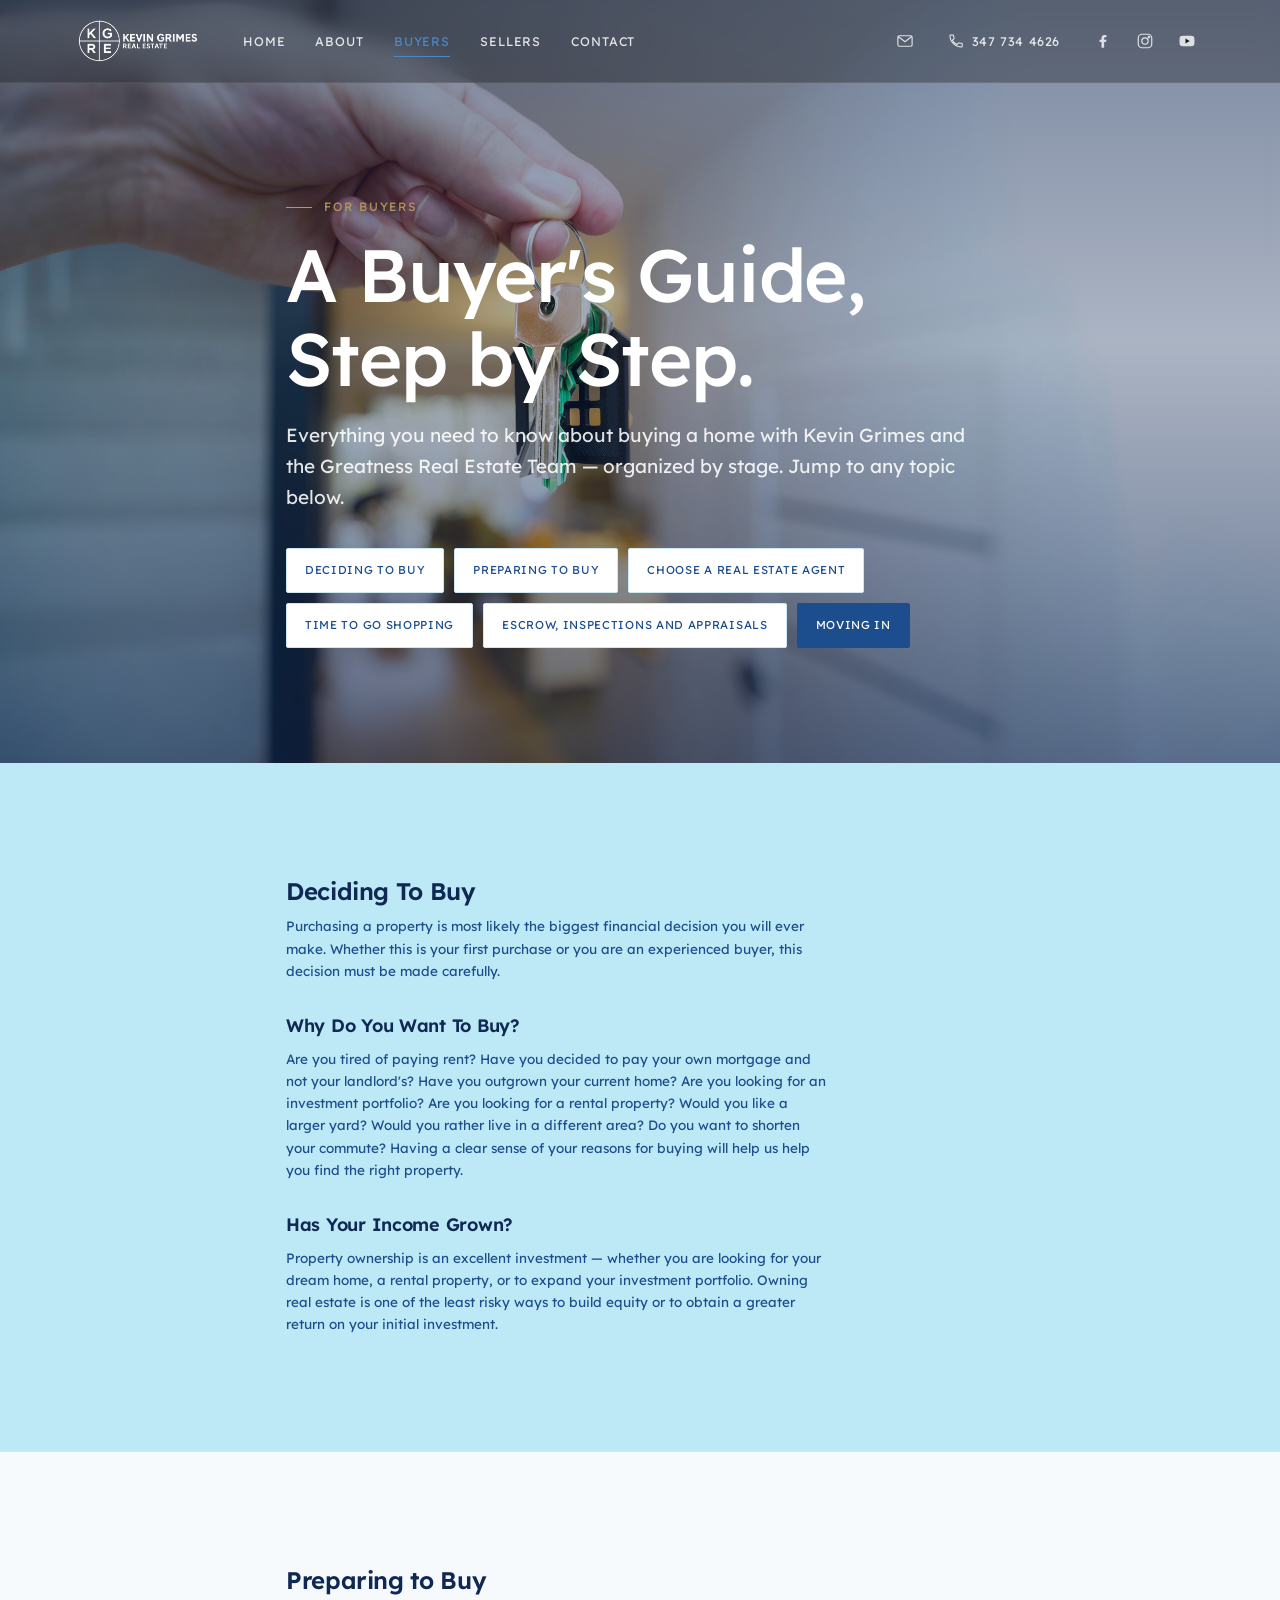
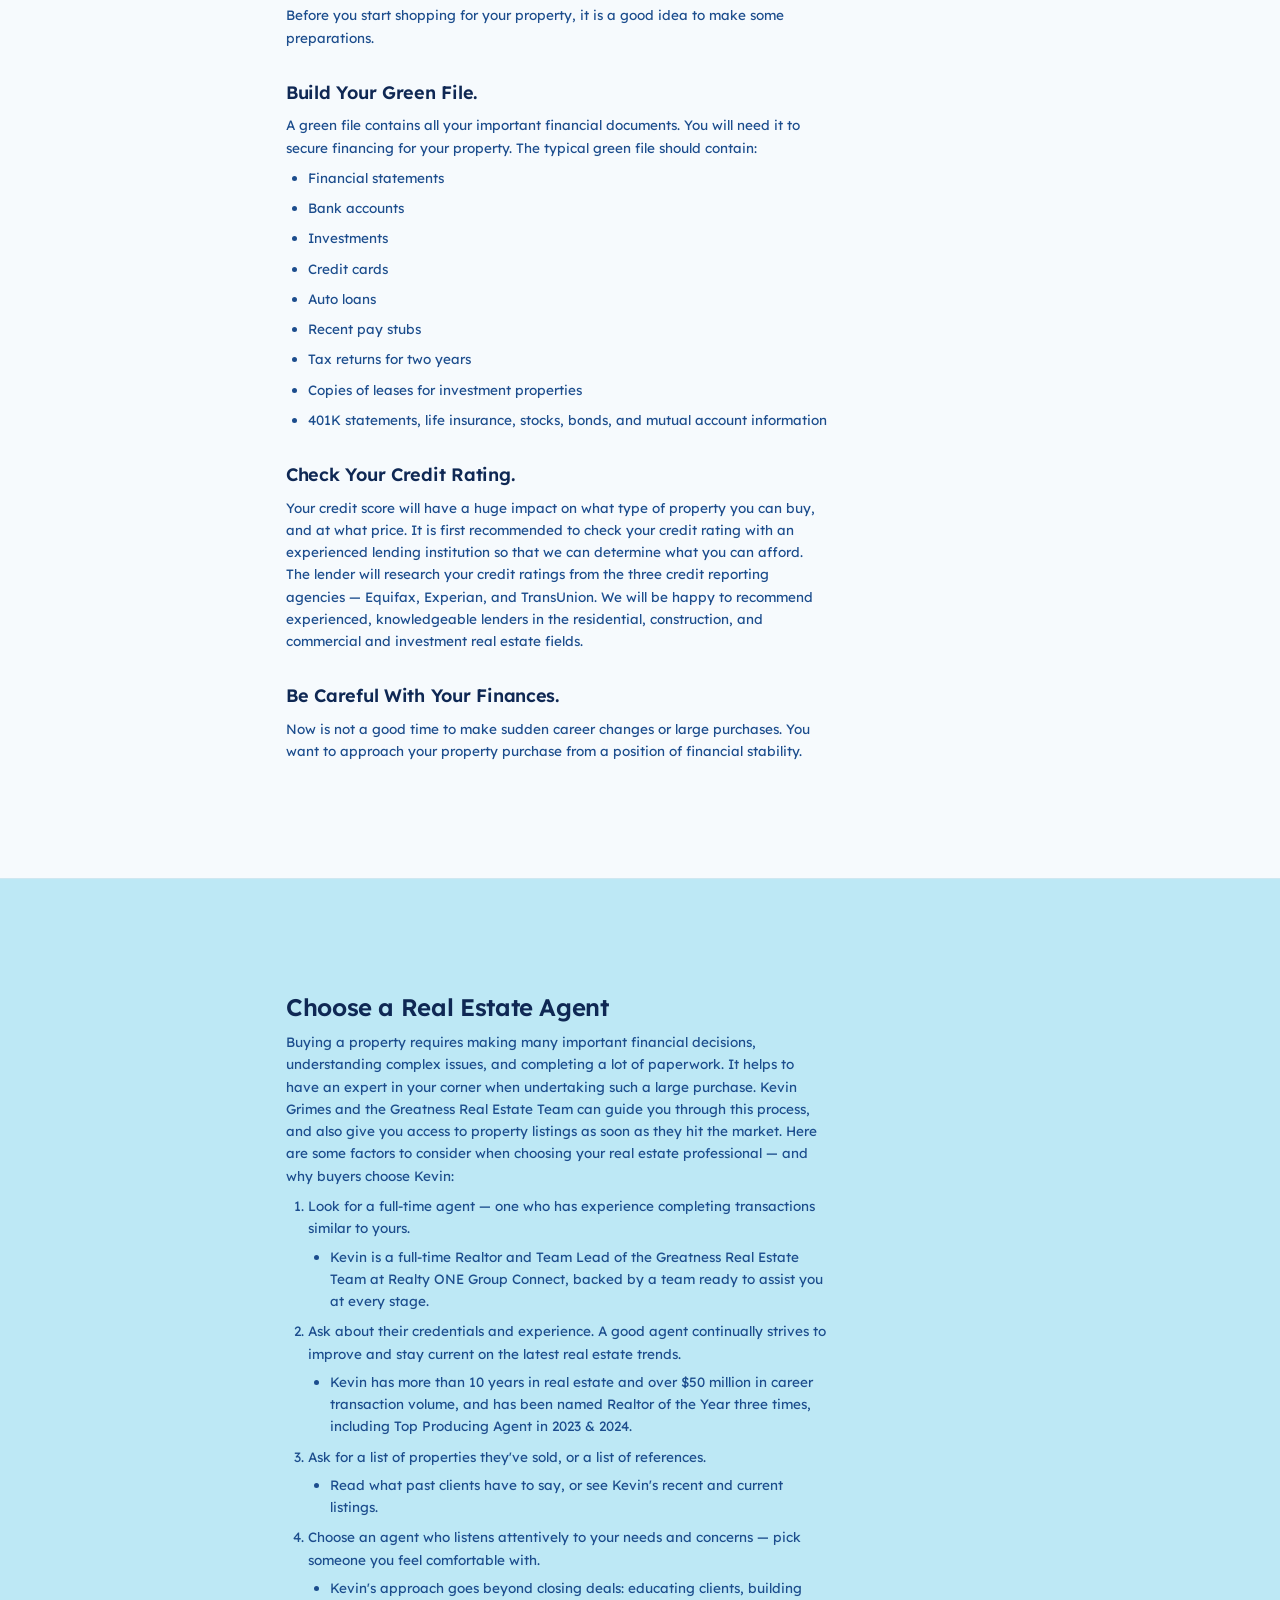
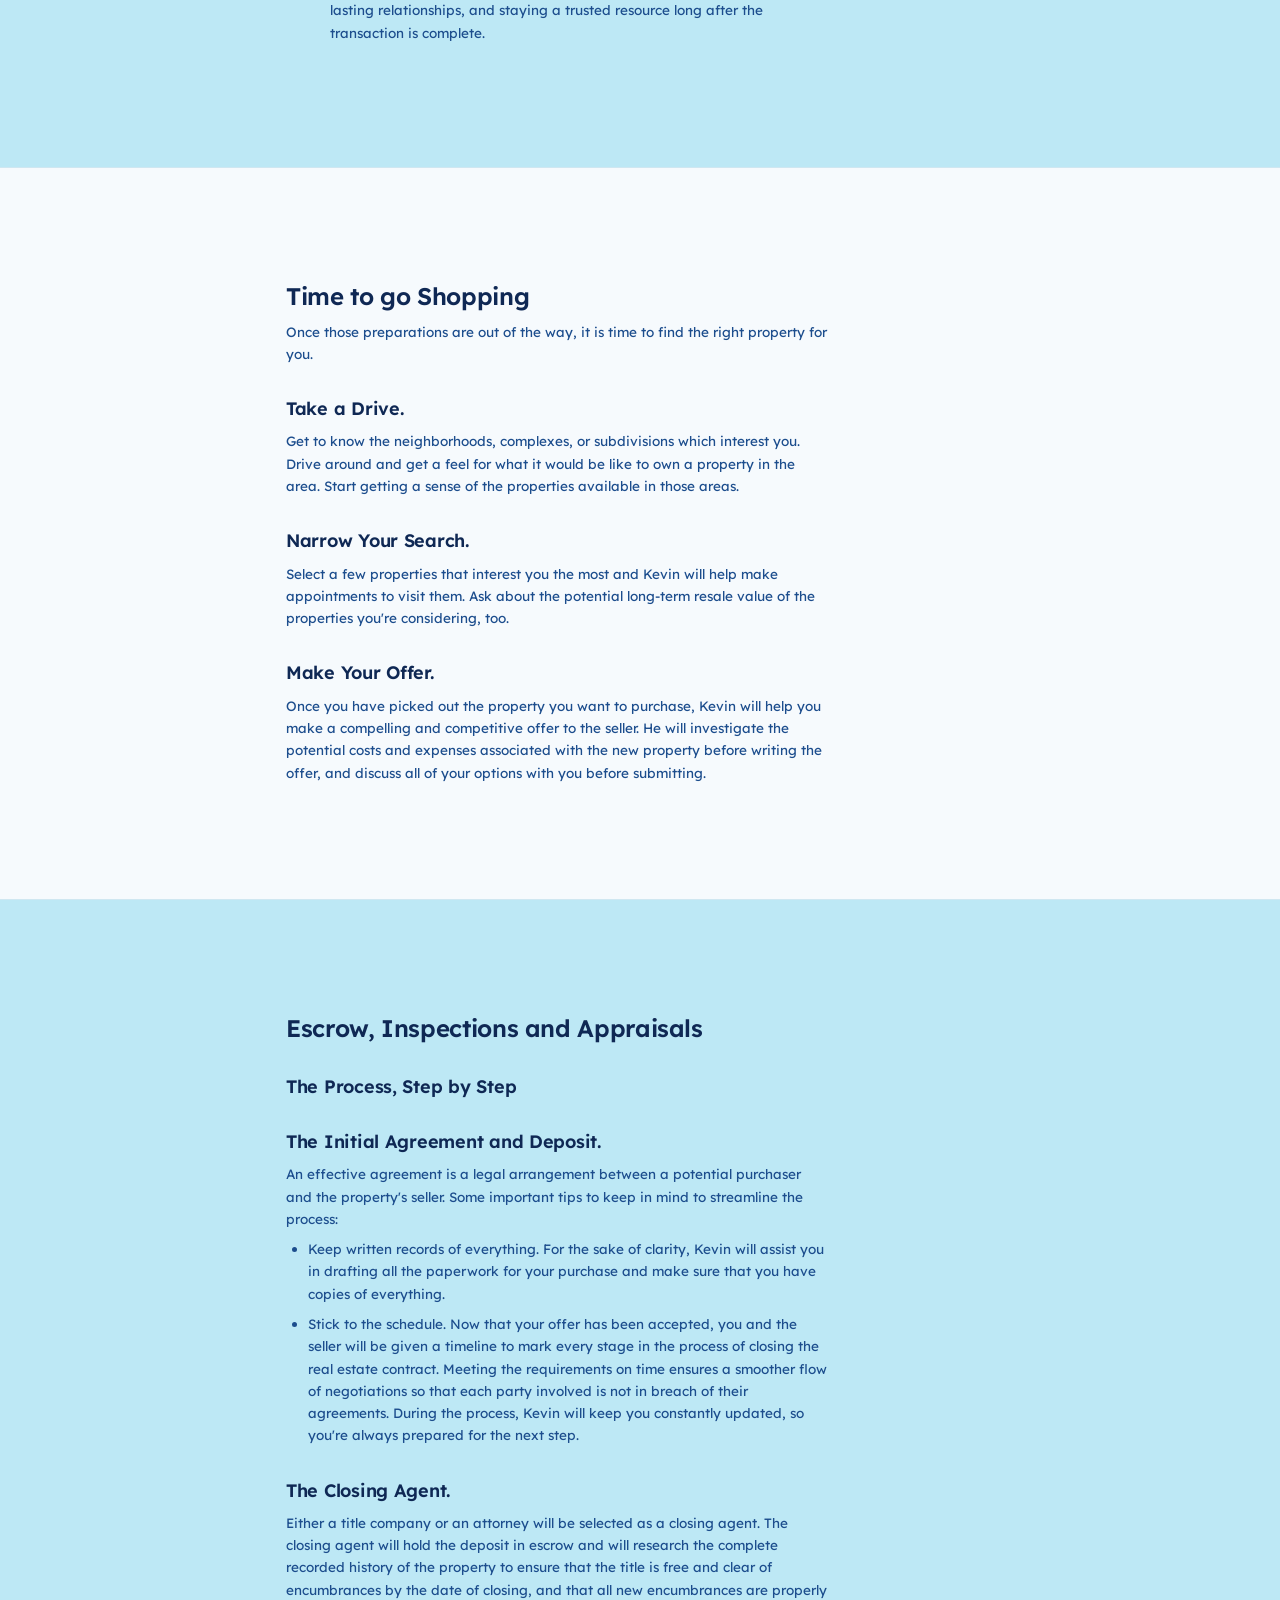
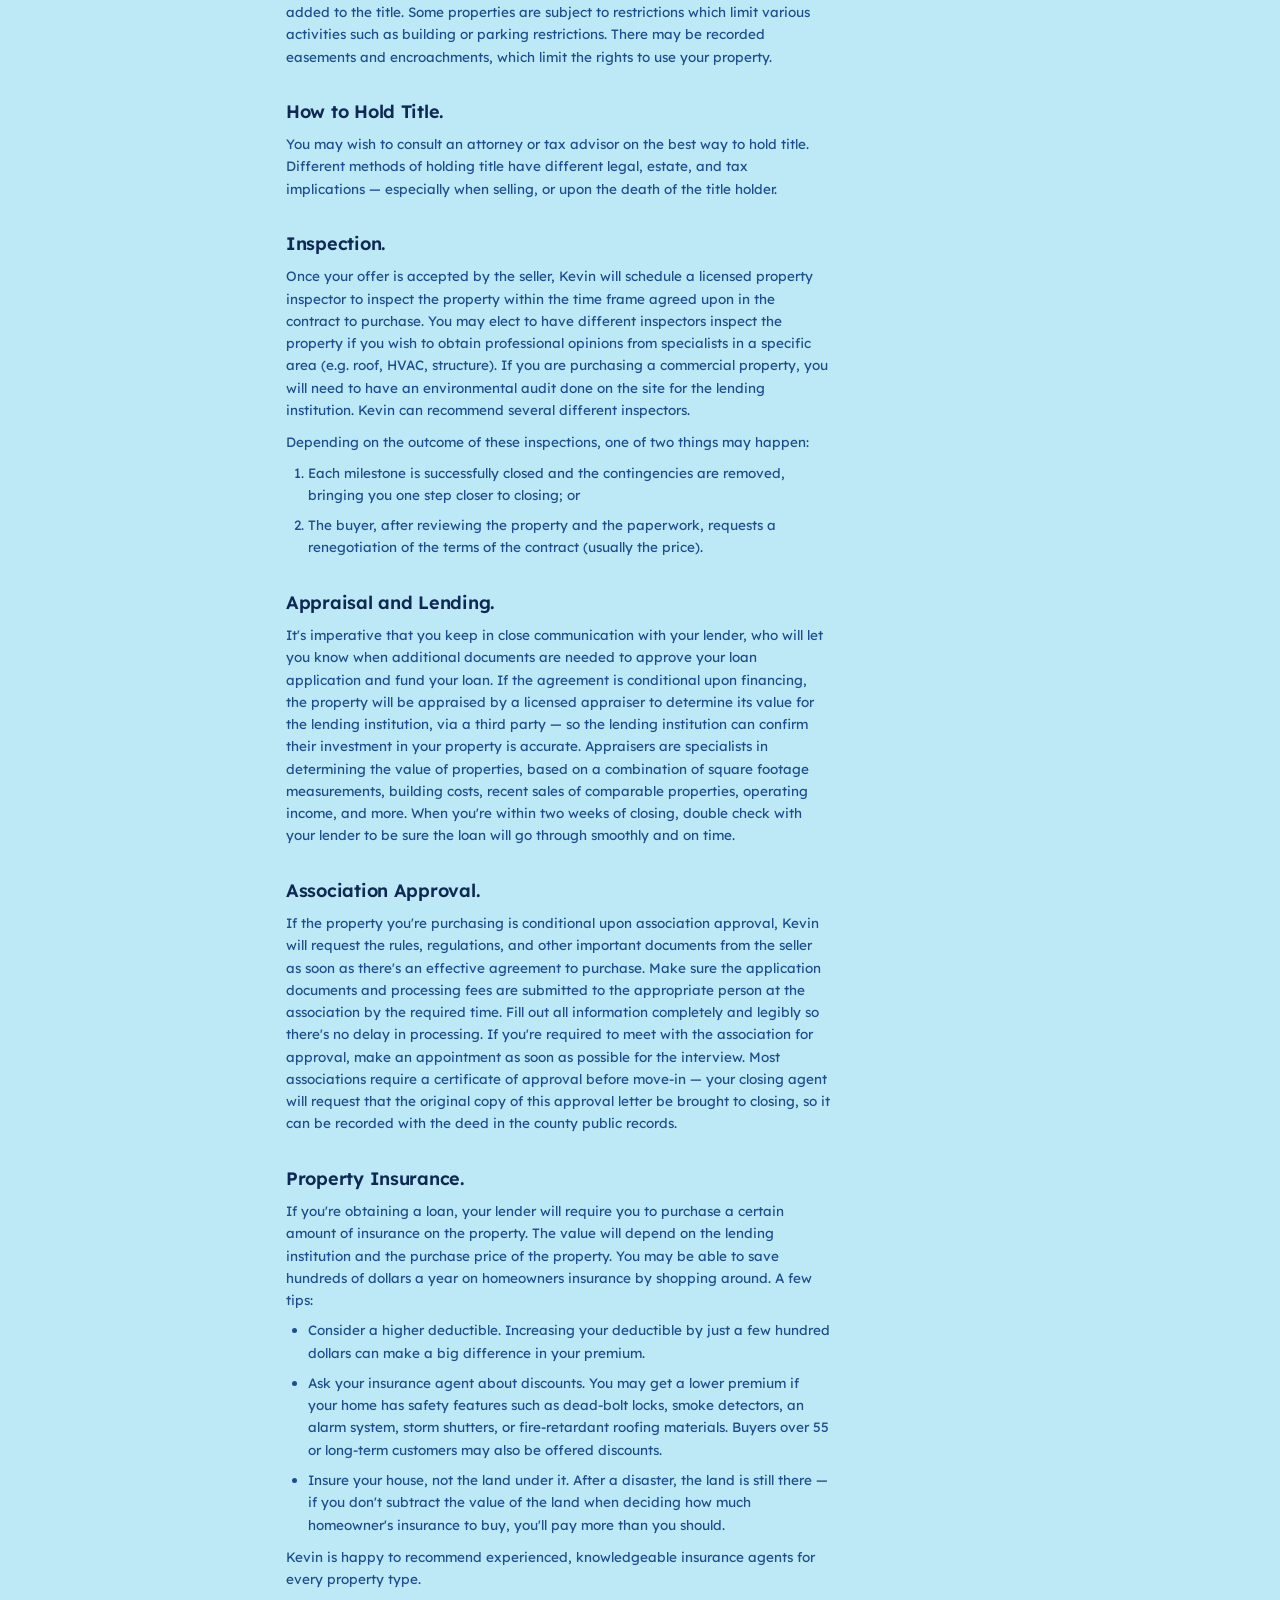
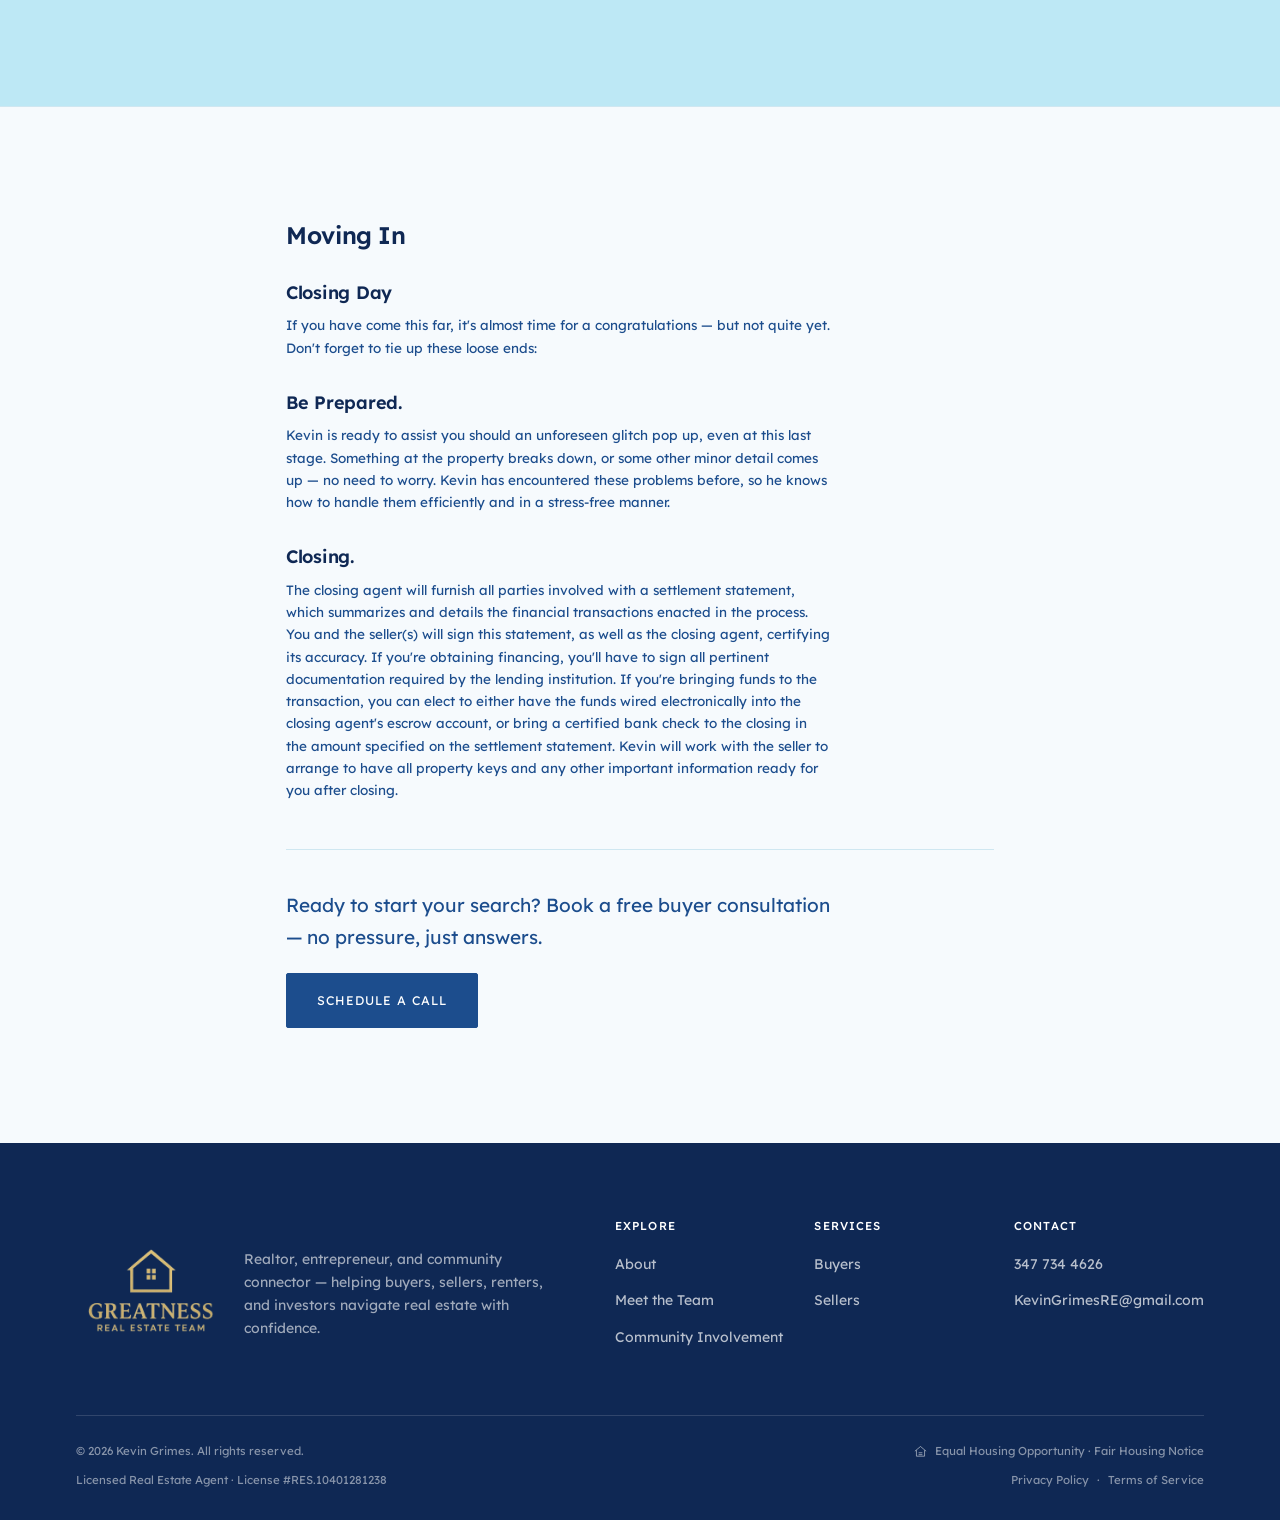
==== commit b8172475: "Add files via upload" ====
--- a/buyers.html
+++ b/buyers.html
@@ -3,8 +3,8 @@
 <head>
 <meta charset="UTF-8">
 <meta name="viewport" content="width=device-width, initial-scale=1.0">
-<title>Buyers | Kevin Grimes Sr. Real Estate</title>
-<meta name="description" content="A step-by-step buyer's guide from Kevin Grimes Sr. and the Greatness Real Estate Team — deciding to buy, preparing, shopping, escrow, and closing in New York and Connecticut.">
+<title>Buyers | Kevin Grimes Real Estate</title>
+<meta name="description" content="A step-by-step buyer's guide from Kevin Grimes and the Greatness Real Estate Team — deciding to buy, preparing, shopping, escrow, and closing in New York and Connecticut.">
 
 <!-- PLACEHOLDER DOMAIN — matches index.html; update together once the real domain is set. -->
 <link rel="canonical" href="https://www.kevingrimesre.com/buyers.html">
@@ -25,7 +25,7 @@
 <header class="site-header scrolled">
   <div class="wrap">
     <a href="index.html" class="brand">
-      <img src="images/kgre-header.png" alt="Kevin Grimes Sr. Real Estate" class="brand-logo" width="2172" height="724">
+      <img src="images/kgre-header.png" alt="Kevin Grimes Real Estate" class="brand-logo" width="2172" height="724">
     </a>
 
     <div class="nav-collapse">
@@ -95,7 +95,7 @@
   <div class="wrap" style="max-width:820px;">
     <p class="eyebrow">For Buyers</p>
     <h1>A Buyer's Guide, Step by Step.</h1>
-    <p class="lede" style="margin-top:18px; max-width:60ch;">Everything you need to know about buying a home with Kevin Grimes Sr. and the Greatness Real Estate Team — organized by stage. Jump to any topic below.</p>
+    <p class="lede" style="margin-top:18px; max-width:60ch;">Everything you need to know about buying a home with Kevin Grimes and the Greatness Real Estate Team — organized by stage. Jump to any topic below.</p>
 
     <nav class="topic-nav" aria-label="Buyer's guide topics">
       <a href="#deciding-to-buy">Deciding To Buy</a>
@@ -163,7 +163,7 @@
   <div class="wrap" style="max-width:820px;">
 
     <h3>Choose a Real Estate Agent</h3>
-    <p class="topic-desc">Buying a property requires making many important financial decisions, understanding complex issues, and completing a lot of paperwork. It helps to have an expert in your corner when undertaking such a large purchase. Kevin Grimes Sr. and the Greatness Real Estate Team can guide you through this process, and also give you access to property listings as soon as they hit the market. Here are some factors to consider when choosing your real estate professional — and why buyers choose Kevin:</p>
+    <p class="topic-desc">Buying a property requires making many important financial decisions, understanding complex issues, and completing a lot of paperwork. It helps to have an expert in your corner when undertaking such a large purchase. Kevin Grimes and the Greatness Real Estate Team can guide you through this process, and also give you access to property listings as soon as they hit the market. Here are some factors to consider when choosing your real estate professional — and why buyers choose Kevin:</p>
     <ol>
       <li>
         Look for a full-time agent — one who has experience completing transactions similar to yours.
@@ -325,7 +325,7 @@
 
     <div class="footer-bottom">
       <div class="footer-bottom-left">
-        <span>&copy; <span id="year">2026</span> Kevin Grimes Sr. All rights reserved.</span>
+        <span>&copy; <span id="year">2026</span> Kevin Grimes. All rights reserved.</span>
         <span>Licensed Real Estate Agent · License #RES.10401281238</span>
       </div>
       <div class="footer-bottom-right">
--- a/style.css
+++ b/style.css
@@ -518,23 +518,6 @@
 #listings .section-cta { border-top-color: rgba(255,255,255,.25); }
 #listings .section-cta p { color: rgba(255,255,255,.85); }
 
-/* Only 2 tiles here (Buy/Sell — Rent was removed), so drop this
-   instance from the shared 3-column .tiles grid to 2 and center it
-   at a capped width, instead of leaving an empty third column.
-   Scoped to #listings so the About section's tiles-minimal (still a
-   real 3-up) is untouched. */
-#listings .tiles {
-  grid-template-columns: repeat(2, 1fr);
-  max-width: 760px;
-  margin: 0 auto;
-}
-/* The ID-scoped selector above outranks the shared .tiles responsive
-   rules below (specificity, not source order), so it needs its own
-   mobile override or it would stay stuck at 2 columns on phones. */
-@media (max-width: 620px) {
-  #listings .tiles { grid-template-columns: 1fr; max-width: 420px; }
-}
-
 .section-head {
   display: flex;
   justify-content: space-between;
@@ -734,7 +717,8 @@
 
 @media (min-width: 1300px) {
   .topic-rail { display: flex; }
-  #buyers-intro .topic-nav { display: none; }
+  #buyers-intro .topic-nav,
+  #sellers-intro .topic-nav { display: none; }
 }
 
 /* Buyers guide intro — photo band. Same photo-hero pattern as the
@@ -1159,23 +1143,87 @@
   color: var(--ink-faint);
 }
 
-/* --- Reviews ------------------------------------------- */
-.reviews {
-  display: grid;
-  grid-template-columns: repeat(3, 1fr);
-  gap: 1px;
-  background: var(--line);
-  border: 1px solid var(--line);
-}
+/* --- Reviews / testimonials carousel -------------------- */
+/* Auto-scrolling marquee. The track is duplicated once in the
+   markup, so animating exactly -50% is one full loop with no visible
+   seam or reset-jump. Edge mask fades cards in/out instead of
+   cutting them off mid-card. Pauses on hover/focus to read; freezes
+   under prefers-reduced-motion via the site-wide rule at the top of
+   this file (animation-duration: .01ms !important). */
+.reviews-carousel {
+  overflow: hidden;
+  border-top: 1px solid var(--line);
+  border-bottom: 1px solid var(--line);
+  -webkit-mask-image: linear-gradient(to right, transparent, #000 5%, #000 95%, transparent);
+          mask-image: linear-gradient(to right, transparent, #000 5%, #000 95%, transparent);
+}
+/* Both the visible set and its aria-hidden duplicate live inside one
+   flex row so the animation can slide the whole thing by exactly
+   -50% (one full set's width) and loop with no gap or jump. */
+.reviews-carousel > .reviews-row {
+  display: flex;
+  width: max-content;
+  animation: reviews-scroll 64s linear infinite;
+}
+.reviews-carousel:hover > .reviews-row,
+.reviews-carousel:focus-within > .reviews-row { animation-play-state: paused; }
+.reviews-track { display: flex; }
+
 .review {
+  flex: 0 0 340px;
   background: var(--bg);
   padding: 32px 28px;
   display: flex;
   flex-direction: column;
   gap: 16px;
+  border-right: 1px solid var(--line);
+}
+/* Optional — only present on cards where we have a real review date.
+   Sits above the quote mark instead of buried in the footer, so it
+   reads as "when this happened" at a glance. */
+.review-date {
+  font-family: var(--mono);
+  font-size: 11px;
+  letter-spacing: .08em;
+  text-transform: uppercase;
+  color: var(--ink-faint);
 }
 .review .mark { font-family: var(--display); font-size: 42px; line-height: 1; color: var(--accent); }
-.review p { font-size: 15px; flex-grow: 1; }
+
+/* Clamped by default so one long review doesn't blow out every card's
+   height in the row (siblings stretch to match — see .reviews-track).
+   .review-toggle is hidden until main.js confirms a given card's text
+   actually overflows the clamp, so short reviews never get an
+   unnecessary "See more". */
+.review p {
+  font-size: 15px;
+  flex-grow: 1;
+  display: -webkit-box;
+  -webkit-box-orient: vertical;
+  -webkit-line-clamp: 6;
+  line-clamp: 6;
+  overflow: hidden;
+}
+.review.expanded p {
+  -webkit-line-clamp: unset;
+  line-clamp: unset;
+  overflow: visible;
+}
+.review-toggle {
+  display: none;
+  align-self: flex-start;
+  background: none;
+  border: none;
+  padding: 0;
+  font-family: var(--mono);
+  font-size: 12px;
+  letter-spacing: .05em;
+  text-transform: uppercase;
+  color: var(--accent);
+  cursor: pointer;
+}
+.review-toggle.is-visible { display: inline-block; }
+.review-toggle:hover, .review-toggle:focus-visible { text-decoration: underline; }
 .review .who {
   font-family: var(--mono);
   font-size: 11.5px;
@@ -1184,6 +1232,22 @@
   color: var(--ink-soft);
   border-top: 1px solid var(--line);
   padding-top: 14px;
+}
+
+/* Star rating + attribution — used on reviews where we have a real
+   platform rating/date to show. Wraps .who instead of duplicating
+   its border, so cards with and without a rating line up the same. */
+.review-foot { border-top: 1px solid var(--line); padding-top: 14px; display: flex; flex-direction: column; gap: 6px; }
+.review-foot .who { border-top: 0; padding-top: 0; }
+.review-stars { color: var(--gold); font-size: 13px; letter-spacing: 3px; }
+
+@keyframes reviews-scroll {
+  from { transform: translateX(0); }
+  to   { transform: translateX(-50%); }
+}
+
+@media (max-width: 620px) {
+  .review { flex: 0 0 268px; padding: 26px 22px; }
 }
 
 /* --- Team ------------------------------------------------ */
@@ -1198,6 +1262,19 @@
   grid-template-columns: repeat(3, 1fr);
   gap: 28px;
 }
+
+/* One confirmed team member so far — collapse the shared 3-up grid to
+   a single centered column at a capped card width, instead of
+   stretching one card full-width. Compound selector so it beats
+   .team-grid's column count at every breakpoint (same pattern as
+   #listings .tiles for the 2-tile case). Drop this modifier once the
+   roster grows back to the plain 3-up .team-grid. */
+.team-grid.team-grid-single {
+  grid-template-columns: 1fr;
+  max-width: 300px;
+  margin: 0 auto;
+}
+
 .team-member { text-align: center; }
 
 /* ID card — replaces the old circular headshot crop. The grommet tab
@@ -1502,7 +1579,7 @@
    RESPONSIVE
    ========================================================= */
 @media (max-width: 980px) {
-  .tiles, .reviews, .team-grid, .stat-grid, .property-grid { grid-template-columns: repeat(2, 1fr); }
+  .tiles, .team-grid, .stat-grid, .property-grid { grid-template-columns: repeat(2, 1fr); }
   .footer-grid { grid-template-columns: 1fr 1fr; }
 
   /* Stat dividers switch from vertical (single row) to horizontal (two rows) */
@@ -1513,7 +1590,7 @@
   .split { grid-template-columns: 1fr; }
 }
 @media (max-width: 620px) {
-  .tiles, .reviews, .team-grid, .stat-grid, .property-grid { grid-template-columns: 1fr; }
+  .tiles, .team-grid, .stat-grid, .property-grid { grid-template-columns: 1fr; }
   .footer-grid { grid-template-columns: 1fr; }
 
   /* Single column now — only the very first stat sits flush with no rule above it */
@@ -1522,6 +1599,6 @@
 
 /* Grid fallback for older browsers */
 @supports not (display: grid) {
-  .tiles, .reviews, .team-grid, .footer-grid { display: flex; flex-wrap: wrap; }
-  .tile, .review, .team-member { flex: 1 1 300px; }
-}
+  .tiles, .team-grid, .footer-grid { display: flex; flex-wrap: wrap; }
+  .tile, .team-member { flex: 1 1 300px; }
+}
